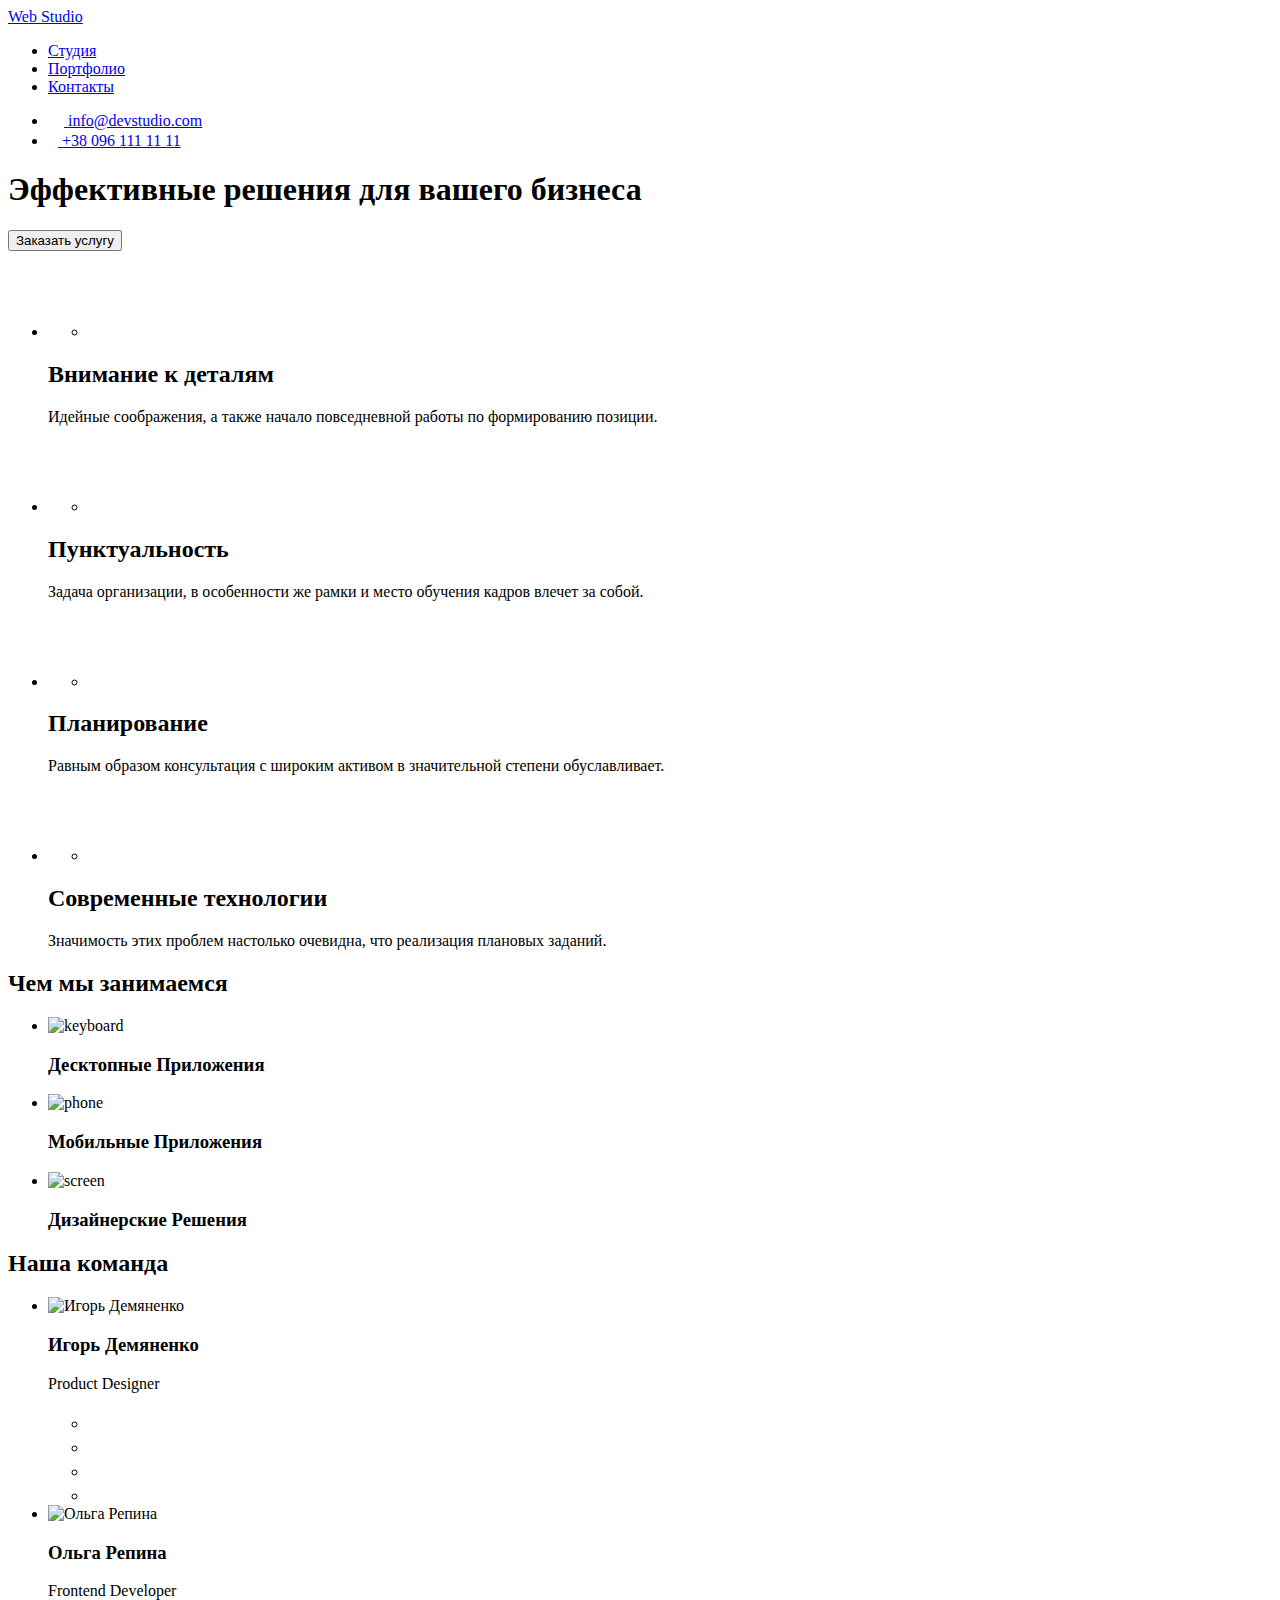
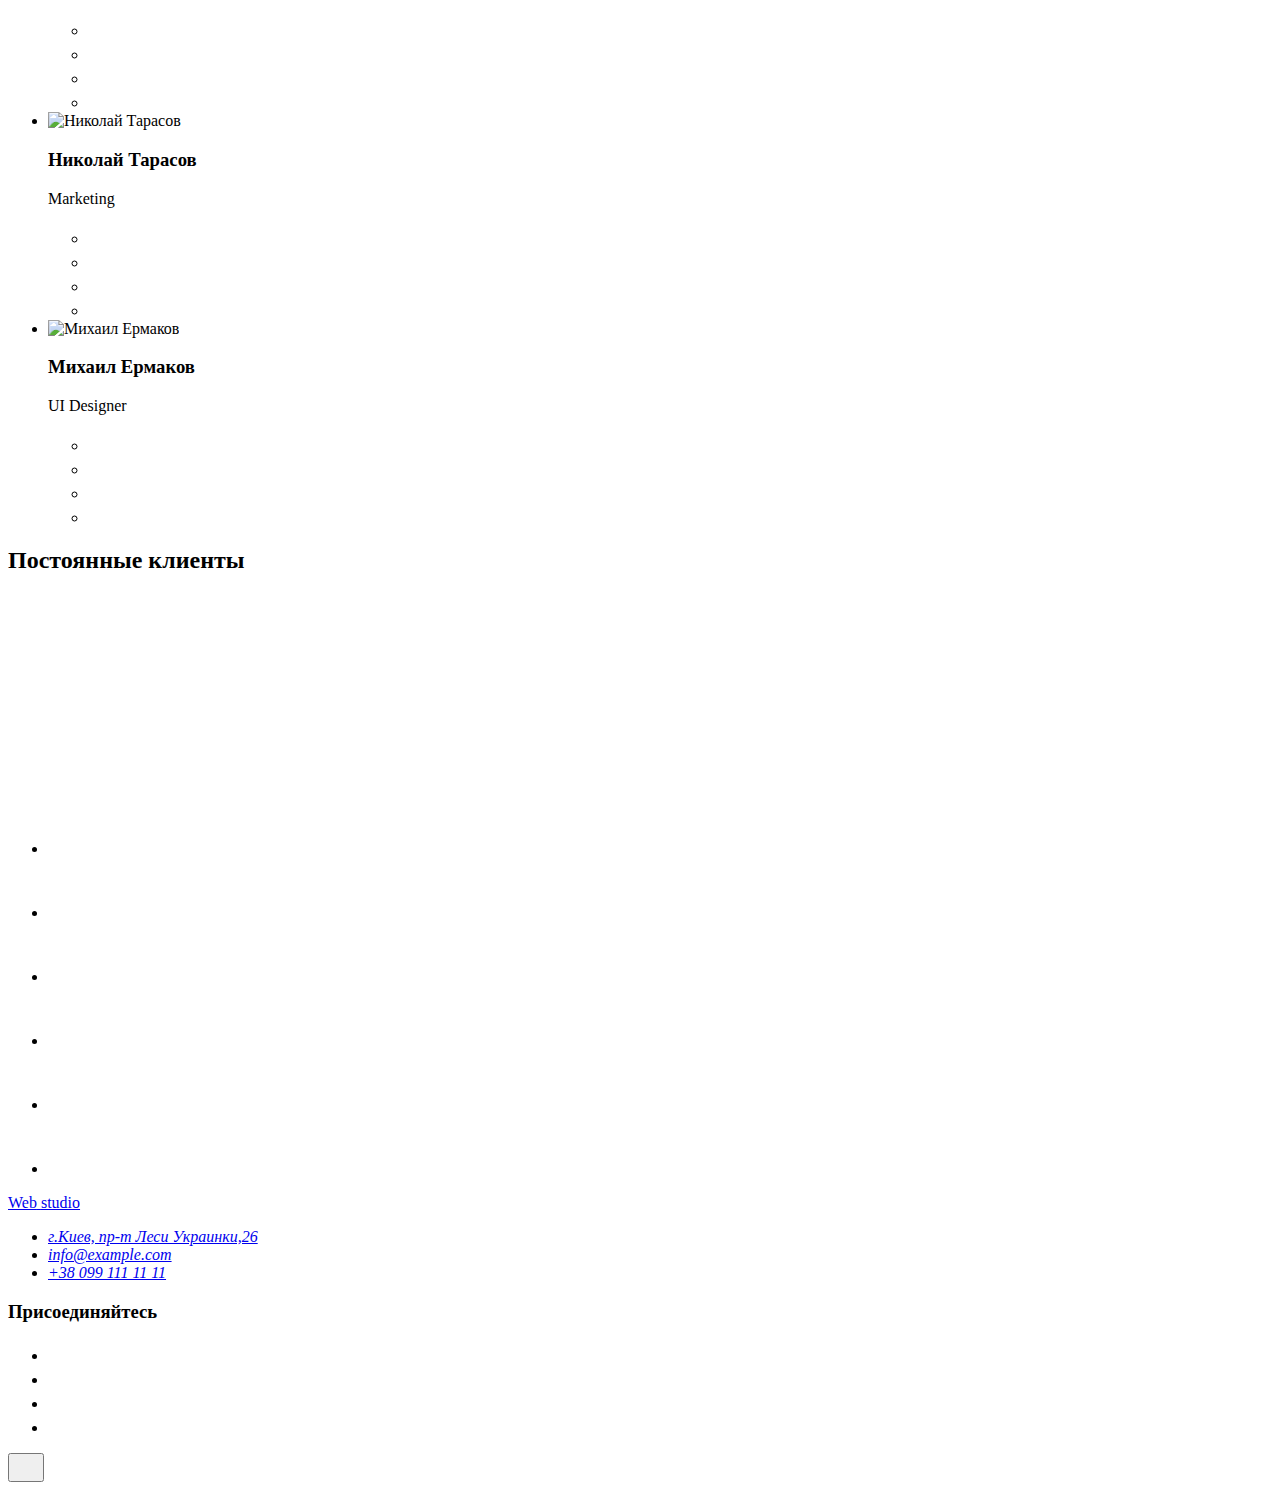
==== index.html @ 73c40ea7 "Add files via upload" ====
<!DOCTYPE html>
<html lang="ru">

<head>
    <meta charset="UTF-8">
    <meta http-equiv="X-UA-Compatible" content="IE=edge">
    <meta name="viewport" content="width=device-width, initial-scale=1.0">
    <title>Web studio</title>
    <link rel="stylesheet" href="https://cdnjs.cloudflare.com/ajax/libs/modern-normalize/1.1.0/modern-normalize.min.css"
        integrity="sha512-wpPYUAdjBVSE4KJnH1VR1HeZfpl1ub8YT/NKx4PuQ5NmX2tKuGu6U/JRp5y+Y8XG2tV+wKQpNHVUX03MfMFn9Q=="
        crossorigin="anonymous" referrerpolicy="no-referrer" />
    <link
        href="https://fonts.googleapis.com/css2?family=Raleway:wght@700&family=Roboto:wght@400;500;700;900&display=swap"
        rel="stylesheet">
    <link rel="stylesheet" href="./css/styles.css">
</head>

<body>
    <!-- Шапка Страницы -->
    <header class="header">
        <div class="header-container container">

            <!-- Навигация сайта -->
            <nav class="nav">
                <a href="/" class="link logo-flex"> <span class="logoweb">Web</span> <span class="logo">Studio</span>
                </a>
                <ul class="header-list ul-li">
                    <li class="contact"> <a href="./index.html" class="header-item link current">Студия</a></li>
                    <li class="contact"> <a href="./portfolio.html" class="header-item link ">Портфолио</a></li>
                    <li class="contact"> <a href="/" class="header-item link ">Контакты</a></li>
                </ul>
            </nav>

            <!-- Контакты -->
            <ul class="header-contacts ul-li">
                <li class="contact-item"><a class="header-contact link" href="mailto:info@devstudio.com " title="info@devstudio.com">
                    <svg class="header-icon" width="16px" height="12px">  
                        <use href="./images/icons.svg#icon-envelope"> </use>                                                                              
                    </svg>
                    info@devstudio.com
                </a>
            </li>
                    <li class="contact-item"><a class="header-contact link" href="tel:+380961111111">
                        <svg class="header-icon" width="10px" height="16px">
                            <use href="./images/icons.svg#icon-smartphone"> </use>
                        </svg>
                        +38 096 111 11 11
                    </a>
                </li>
            </ul>
        </div>
    </header>

    <!-- Основной материал -->
    <main class="main">

        <section class="main-first-section section">
            <h1 class="chief-title">Эффективные решения для вашего бизнеса</h1>
            <button type="button" class="main-button" data-modal-open>Заказать услугу</button>
        </section>
<!-- Main second section -->
        <section class="main-second-section section">

            <div class="container">
                <ul class="main-second-list ul-li">
                    <li class="main-second-item">
                        <ul class="main-card-list ul-li">
                            <li class="main-card-item">
                                <div class="main-card-container">
                                <svg class="main-card-icon" width="70px" height="70px">
                                    <use href="./images/icons.svg#icon-antenna">
                                
                                    </use>                                
                                </svg>
                                </div>

                            </li>
                        </ul>
                        <h2 class="main-second-title">Внимание к деталям</h2>
                        <p class="main-second-text">Идейные соображения, а также начало повседневной работы по
                            формированию позиции.</p>
                    </li>
                    <li class="main-second-item">
                        <ul class="main-card-list ul-li">
                            <li class="main-card-item">
                                <div class="main-card-container"><svg class="main-card-icon" width="70px" height="70px">
                                    <use href="./images/icons.svg#icon-clock">
                                
                                    </use>
                                
                                </svg>
                            </div>

                            </li>
                        </ul>
                        <h2 class="main-second-title">Пунктуальность</h2>
                        <p class="main-second-text">Задача организации, в особенности же рамки и место обучения кадров
                            влечет за собой.</p>
                    </li>
                    <li class="main-second-item">
                        <ul class="main-card-list ul-li">
                            <li class="main-card-item">
                                <div class="main-card-container"><svg class="main-card-icon" width="70px" height="70px">
                                    <use href="./images/icons.svg#icon-diagram">
                                
                                    </use>
                                
                                </svg>
                            </div>

                            </li>
                        </ul>
                        <h2 class="main-second-title">Планирование</h2>
                        <p class="main-second-text">Равным образом консультация с широким активом в значительной степени
                            обуславливает.
                        </p>
                    </li>
                    <li class="main-second-item">
                        <ul class="main-card-list ul-li">
                            <li class="main-card-item">
                                <div class="main-card-container"><svg class="main-card-icon" width="70px" height="70px">
                                    <use href="./images/icons.svg#icon-astronaut">
                                
                                    </use>
                                
                                </svg>
                            </div>

                            </li>
                        </ul>
                        <h2 class="main-second-title">Современные технологии</h2>
                        <p class="main-second-text">Значимость этих проблем настолько очевидна, что реализация плановых
                            заданий.
                        </p>
                    </li>
                </ul>
            </div>

        </section>

                                                                <!-- Секция чем мы занимаемся -->

        <section class="main-third-section section">

            <div class="container">

                <h2 class="main-third-title">Чем мы занимаемся</h2>

                <div class="third-card">
                    <ul class="main-third-list ul-li">
                        <li class="main-third-item">
                            <article>
                                <div>
                                    <img src="./images/keyboard.jpg" alt="keyboard" width="370">
                                </div>
                                <div class="card-label">
                                    <h3 class="card-label-text">
                                        Десктопные Приложения
                                    </h3>
                                </div>
                            </article>                          
                        </li>

                        <li class="main-third-item">
                            <article>
                                <div>
                                    <img src="./images/phone.jpg" alt="phone" width="370">
                                </div>
                                <div class="card-label">
                                    <h3 class="card-label-text">
                                        Мобильные Приложения
                                    </h3>
                                </div>
                            </article>
                        </li>

                        <li class="main-third-item">
                            <article>
                                <div>
                                    <img src="./images/screen.jpg" alt="screen" width="370">
                                </div>
                                <div class="card-label">
                                    <h3 class="card-label-text">
                                        Дизайнерские Решения
                                    </h3>
                                </div>
                            </article>                                
                        </li>
                    </ul>
                </div>
            </div>

        </section>

                                                                        <!-- Секция наша команда -->

        <section class="team-section section">
            <div class="container">

                <h2 class="team">Наша команда</h2>

                <div class="card-list">
                    <ul class="team-list ul-li">
                        <li class="team-item">
                            <article class="card">
                                <div class="">
                                    <img src="./images/product.jpg" alt="Игорь Демяненко" width="270">
                                </div>
                                <div class="card-content">
                                    <h3 class="team-title">Игорь Демяненко</h3>
                                    <p class="team-text" lang="en">Product Designer</p>
                                    <ul class="card-social-list ul-li">
                                        <li class="card-social-item">
                                            <a href="" class="card-social-link">
                                                <svg class="card-social-icon" 
                                                    width="20px" 
                                                    height="20px" > 
                                                    <use href="./images/icons.svg#icon-instagram" >

                                                    </use>
                                                </svg> 

                                            </a>

                                        </li>
                                        <li class="card-social-item">
                                            <a href="" class="card-social-link">
                                                <svg class="card-social-icon" 
                                                    width="20px" 
                                                    height="20px" > 
                                                    <use href="./images/icons.svg#icon-twitter" >

                                                    </use>
                                                </svg> 

                                            </a>

                                        </li>
                                        <li class="card-social-item">
                                            <a href="" class="card-social-link">
                                                <svg class="card-social-icon" 
                                                    width="20px" 
                                                    height="20px" > 
                                                    <use href="./images/icons.svg#icon-facebook" >

                                                    </use>
                                                </svg> 

                                            </a>

                                        </li>
                                        <li class="card-social-item">
                                            <a href="" class="card-social-link">
                                                <svg class="card-social-icon" 
                                                    width="20" 
                                                    height="20px"  > 
                                                    <use href="./images/icons.svg#icon-linkedin" >

                                                    </use>
                                                </svg> 

                                            </a>

                                        </li>

                                    </ul>
                                </div>
                            </article>
                        </li>

                        <li class="team-item">
                            <article class="card">
                                <div>
                                    <img src="./images/developer.jpg" alt="Ольга Репина" width="270">
                                </div>
                                <div class="card-content">
                                    <h3 class="team-title">Ольга Репина</h3>
                                    <p class="team-text" lang="en">Frontend Developer</p>
                                                                        <ul class="card-social-list ul-li">
                                        <li class="card-social-item">
                                            <a href="" class="card-social-link">
                                                <svg class="card-social-icon" 
                                                    width="20px" 
                                                    height="20px" > 
                                                    <use href="./images/icons.svg#icon-instagram" >

                                                    </use>
                                                </svg> 

                                            </a>

                                        </li>
                                        <li class="card-social-item">
                                            <a href="" class="card-social-link">
                                                <svg class="card-social-icon" 
                                                    width="20px" 
                                                    height="20px" > 
                                                    <use href="./images/icons.svg#icon-twitter" >

                                                    </use>
                                                </svg> 

                                            </a>

                                        </li>
                                        <li class="card-social-item">
                                            <a href="" class="card-social-link">
                                                <svg class="card-social-icon" 
                                                    width="20px" 
                                                    height="20px" > 
                                                    <use href="./images/icons.svg#icon-facebook" >

                                                    </use>
                                                </svg> 

                                            </a>

                                        </li>
                                        <li class="card-social-item">
                                            <a href="" class="card-social-link">
                                                <svg class="card-social-icon" 
                                                    width="20" 
                                                    height="20px"  > 
                                                    <use href="./images/icons.svg#icon-linkedin" >

                                                    </use>
                                                </svg> 

                                            </a>

                                        </li>

                                    </ul>
                                </div>
                            </article>
                        </li>

                        <li class="team-item">
                            <article class="card">
                                <div>
                                    <img src="./images/marketing.jpg" alt="Николай Тарасов" width="270">
                                </div>
                                <div class="card-content">
                                    <h3 class="team-title">Николай Тарасов</h3>
                                    <p class="team-text" lang="en">Marketing</p>
                                                                        <ul class="card-social-list ul-li">
                                        <li class="card-social-item">
                                            <a href="" class="card-social-link">
                                                <svg class="card-social-icon" 
                                                    width="20px" 
                                                    height="20px" > 
                                                    <use href="./images/icons.svg#icon-instagram" >

                                                    </use>
                                                </svg> 

                                            </a>

                                        </li>
                                        <li class="card-social-item">
                                            <a href="" class="card-social-link">
                                                <svg class="card-social-icon" 
                                                    width="20px" 
                                                    height="20px" > 
                                                    <use href="./images/icons.svg#icon-twitter" >

                                                    </use>
                                                </svg> 

                                            </a>

                                        </li>
                                        <li class="card-social-item">
                                            <a href="" class="card-social-link">
                                                <svg class="card-social-icon" 
                                                    width="20px" 
                                                    height="20px" > 
                                                    <use href="./images/icons.svg#icon-facebook" >

                                                    </use>
                                                </svg> 

                                            </a>

                                        </li>
                                        <li class="card-social-item">
                                            <a href="" class="card-social-link">
                                                <svg class="card-social-icon" 
                                                    width="20" 
                                                    height="20px"  > 
                                                    <use href="./images/icons.svg#icon-linkedin" >

                                                    </use>
                                                </svg> 

                                            </a>

                                        </li>

                                    </ul>
                                </div>
                            </article>
                        </li>

                        <li class="team-item">
                            <article class="card">
                                <div>
                                    <img src="./images/designer.jpg" alt="Михаил Ермаков" width="270">
                                </div>
                                <div class="card-content">
                                    <h3 class="team-title">Михаил Ермаков</h3>
                                    <p class="team-text" lang="en">UI Designer</p>
                                        <ul class="card-social-list ul-li">
                                        <li class="card-social-item">
                                            <a href="" class="card-social-link">
                                                <svg class="card-social-icon" 
                                                    width="20px" 
                                                    height="20px" > 
                                                    <use href="./images/icons.svg#icon-instagram" >

                                                    </use>
                                                </svg> 

                                            </a>

                                        </li>
                                        <li class="card-social-item">
                                            <a href="" class="card-social-link">
                                                <svg class="card-social-icon" 
                                                    width="20px" 
                                                    height="20px" > 
                                                    <use href="./images/icons.svg#icon-twitter" >

                                                    </use>
                                                </svg> 

                                            </a>

                                        </li>
                                        <li class="card-social-item">
                                            <a href="" class="card-social-link">
                                                <svg class="card-social-icon" 
                                                    width="20px" 
                                                    height="20px" > 
                                                    <use href="./images/icons.svg#icon-facebook" >

                                                    </use>
                                                </svg> 

                                            </a>

                                        </li>
                                        <li class="card-social-item">
                                            <a href="" class="card-social-link">
                                                <svg class="card-social-icon" 
                                                    width="20" 
                                                    height="20px"  > 
                                                    <use href="./images/icons.svg#icon-linkedin" >

                                                    </use>
                                                </svg> 

                                            </a>

                                        </li>

                                    </ul>
                                </div>
                            </article>
                        </li>
                    </ul>
                </div>
            </div>
        </section>

                                                                        <!-- Секиция постоянные клиенты -->

        <section class="section">
            <h2 class="clients-title">Постоянные клиенты</h2>
            <ul class="clients-icon-list ul-li">
                <li class="clients-icon-item">
                    <a href="" class="card-clients-link">
                        <svg class="card-clients-icon" 
                            width="106px" 
                            height="260px" > 
                            <use href="./images/icons.svg#icon-Logo-1" >

                            </use>
                        </svg> 
                    </a>

                </li>
                <li class="clients-icon-item">
                    <a href="" class="card-clients-link">
                        <svg class="card-clients-icon" 
                            width="106px" 
                            height="60px" > 
                            <use href="./images/icons.svg#icon-Logo-2" >

                            </use>
                        </svg> 
                    </a>

                </li>
                <li class="clients-icon-item">
                    <a href="" class="card-clients-link">
                        <svg class="card-clients-icon" 
                            width="106px" 
                            height="60px" > 
                            <use href="./images/icons.svg#icon-Logo-3" >

                            </use>
                        </svg> 
                    </a>

                </li>
                <li class="clients-icon-item">
                    <a href="" class="card-clients-link">
                        <svg class="card-clients-icon" 
                            width="106px" 
                            height="60px" > 
                            <use href="./images/icons.svg#icon-Logo-4" >

                            </use>
                        </svg> 
                    </a>

                </li>
                <li class="clients-icon-item">
                    <a href="" class="card-clients-link">
                        <svg class="card-clients-icon" 
                            width="106px" 
                            height="60px" > 
                            <use href="./images/icons.svg#icon-Logo-5" >

                            </use>
                        </svg> 
                    </a>

                </li>
                <li class="clients-icon-item">
                    <a href="" class="card-clients-link">
                        <svg class="card-clients-icon" 
                            width="106px" 
                            height="60px" > 
                            <use href="./images/icons.svg#icon-Logo-6" >

                            </use>
                        </svg> 
                    </a>

                </li>
            </ul>
        </section>

    </main>
    <!-- footer -->
    <footer class="footer">
        <div class="container footer-main-container">
            <div class="footer-left">
            <a href="/" class="logo-footer link"> <span class="logoweb">Web</span> <span class="footer-logo">studio</span>
            </a>
            
            <address class="address-section">
                <ul class="footer-list ul-li">
                    <li class="footer-item"><a href="/" class="footer-contact adress link"> г.Киев, пр-т Леси
                            Украинки,26 </a></li>
                    <li class="footer-item"><a href="mailto:info@example.com" title="info@example.com"
                            class="footer-contact link">info@example.com</a></li>
                    <li class="footer-item"><a href="tel:+380991111111" class="footer-contact link">+38 099 111 11
                            11</a></li>

                </ul>
            </address>
            </div>

                                                                    <!-- Правая часть футер -->

            <div class="footer-right">
            <h3 class="footer-card-title" >Присоединяйтесь</h3>
            <ul class="footer-card-list ul-li">
                <li class="footer-card-item">
                    <a href="" class="footer-card-link">
                        <svg class="footer-card-icon" width="20px" height="20px">
                            <use href="./images/icons.svg#icon-instagram">
            
                            </use>
                        </svg>
            
                    </a>
            
                </li>
                <li class="footer-card-item">
                    <a href="" class="footer-card-link">
                        <svg class="footer-card-icon" width="20px" height="20px">
                            <use href="./images/icons.svg#icon-twitter">
            
                            </use>
                        </svg>
            
                    </a>
            
                </li>
                <li class="footer-card-item">
                    <a href="" class="footer-card-link">
                        <svg class="footer-card-icon" width="20px" height="20px">
                            <use href="./images/icons.svg#icon-facebook">
            
                            </use>
                        </svg>
            
                    </a>
            
                </li>
                <li class="footer-card-item">
                    <a href="" class="footer-card-link">
                        <svg class="footer-card-icon" width="20" height="20px">
                            <use href="./images/icons.svg#icon-linkedin">
            
                            </use>
                        </svg>
            
                    </a>
            
                </li>
            
            </ul>
            </div>


        </div>

    </footer>

                                                                <!-- Modal -->

<div class="backdrop is-hidden" data-modal>
    <div class="modal-anim">
    <div class="modal">
        <button type="button" class="modal-close" data-modal-close>
            <svg class="modal-close0icon" width="20" height="20px">
                <use href="./images/icons.svg#icon-close-black-18dp-2-1-1">
                </use>
            </svg>
        </button>
    </div>
    </div>


</div>
    
    <script src="./js/modal.js"></script>
</body>

</html>
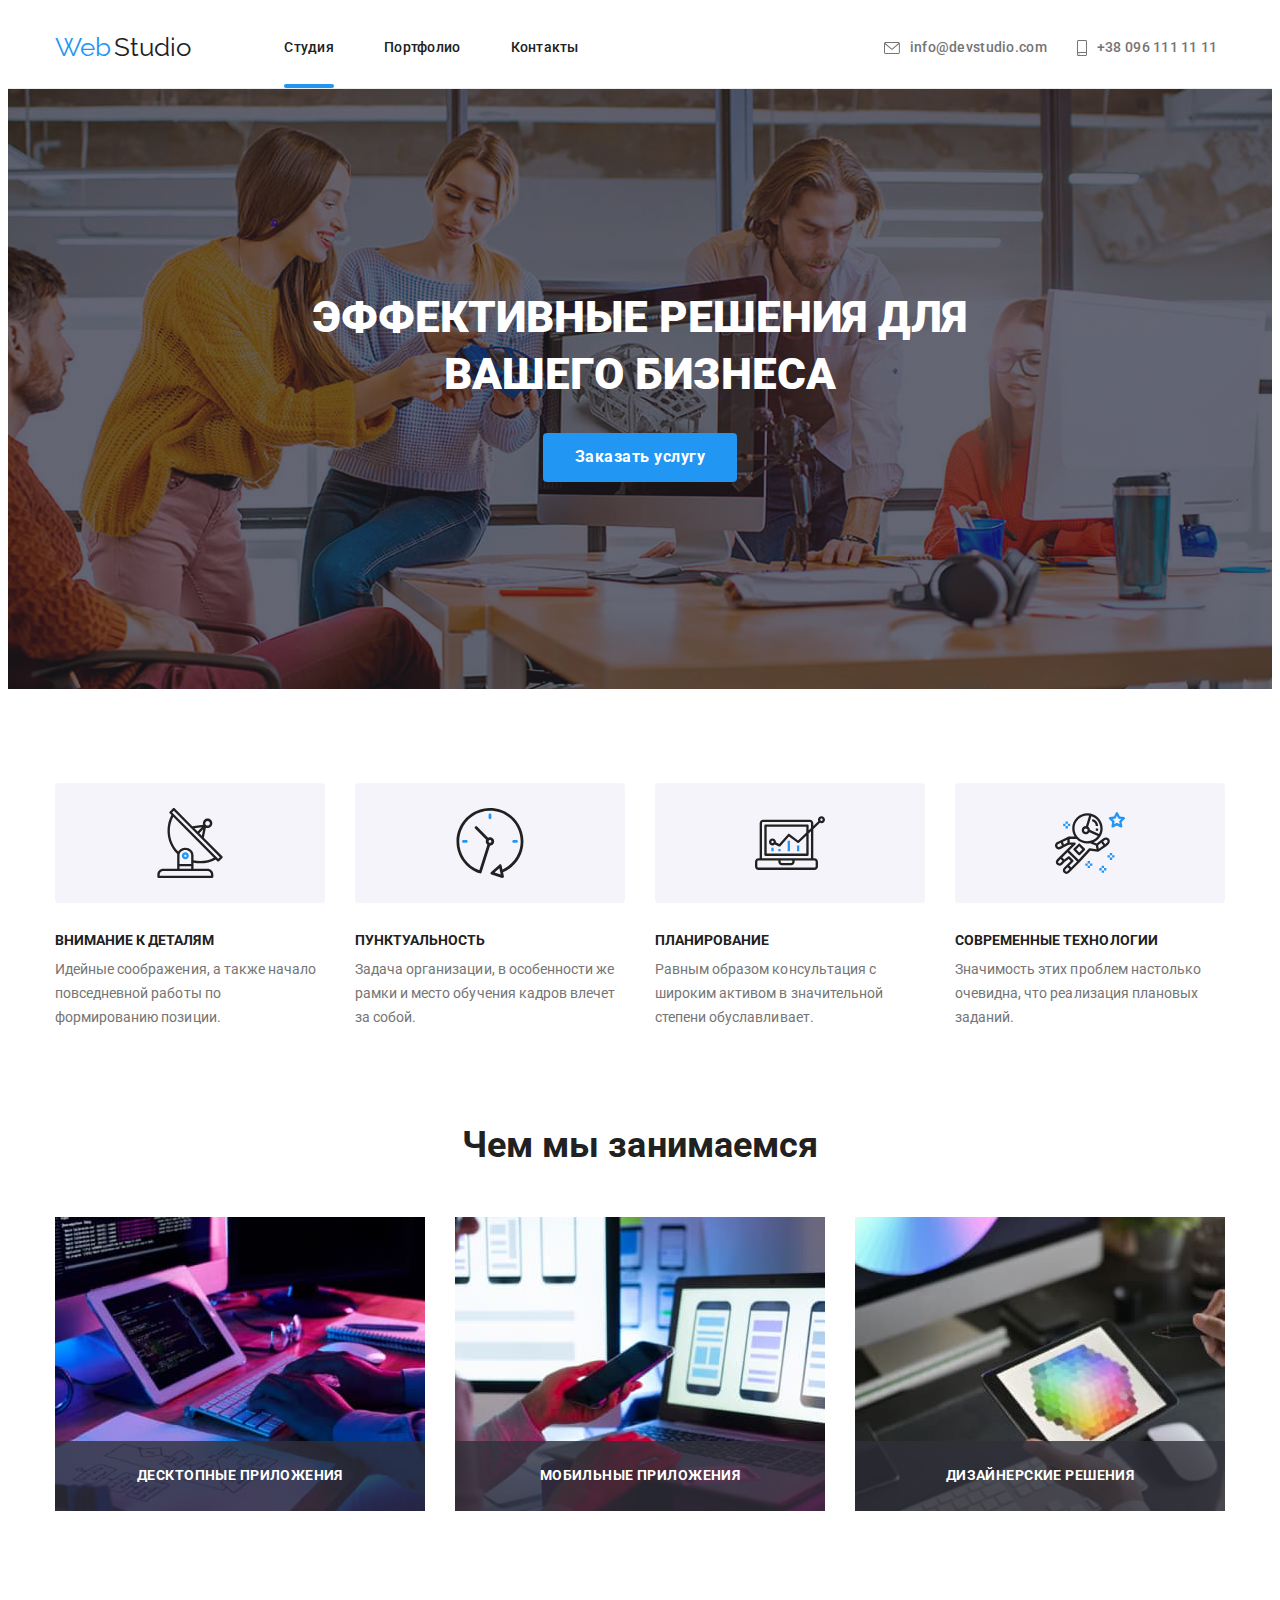
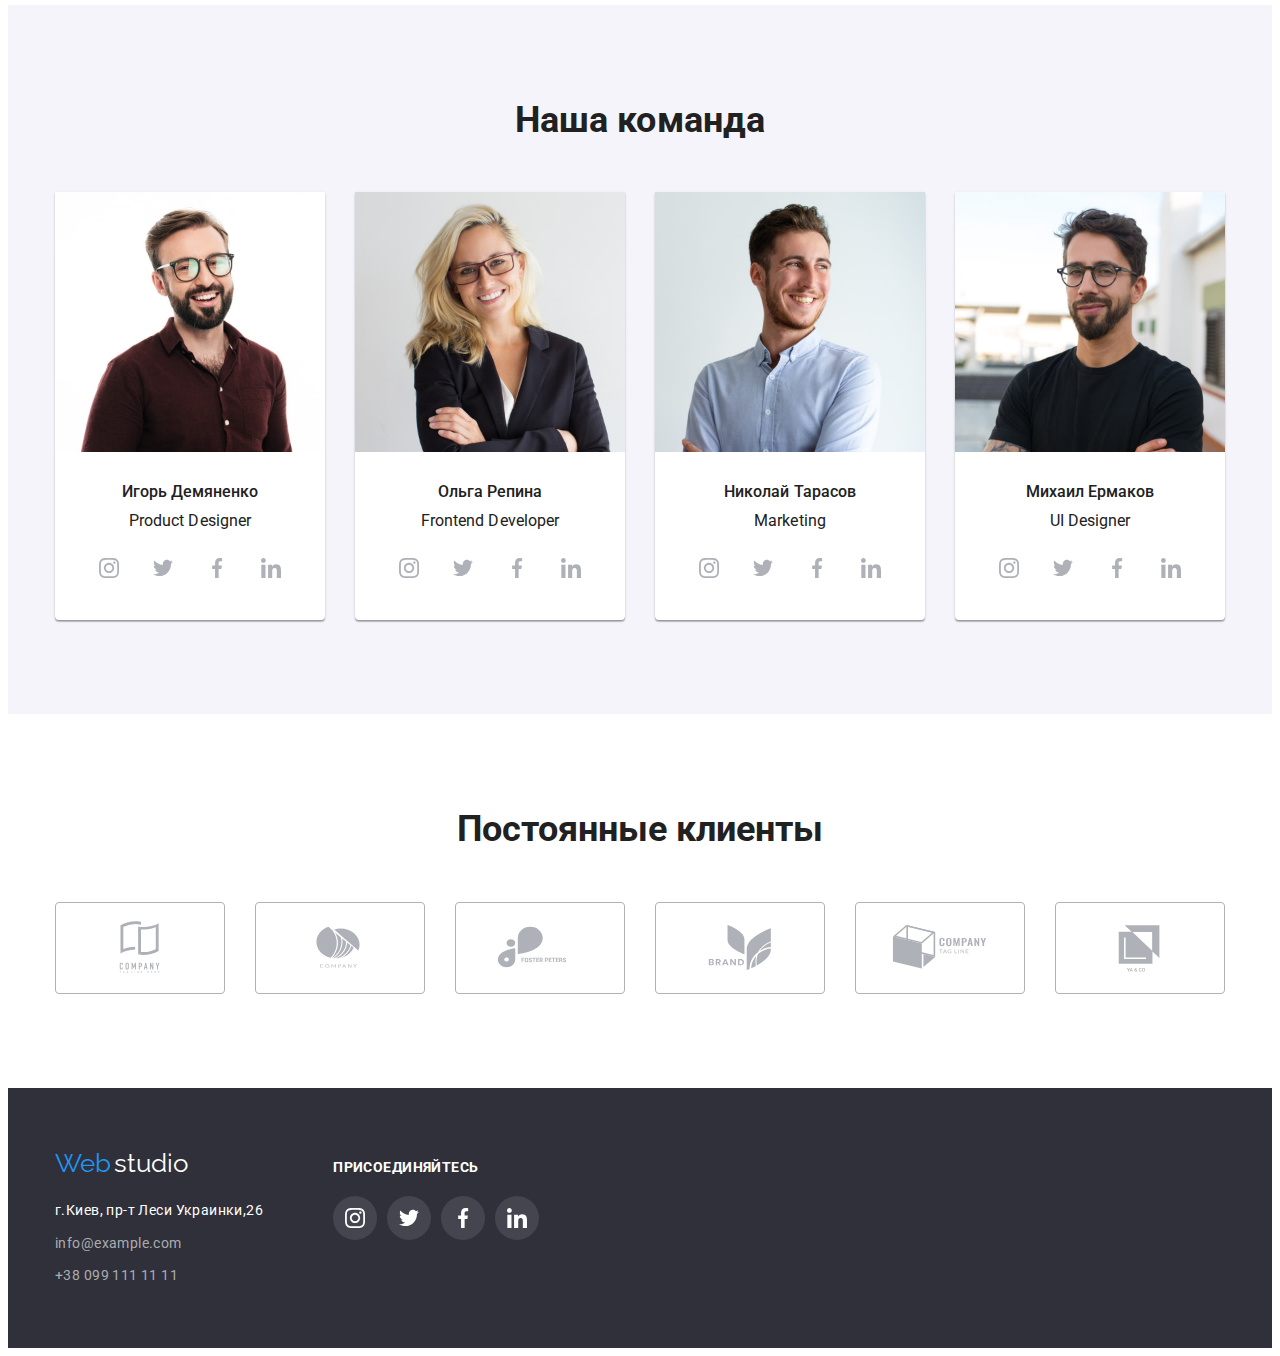
==== commit 533cffd0: "hm6" ====
--- a/index.html
+++ b/index.html
@@ -636,14 +636,63 @@
 
 <div class="backdrop is-hidden" data-modal>
     <div class="modal-anim">
-    <div class="modal">
-        <button type="button" class="modal-close" data-modal-close>
-            <svg class="modal-close0icon" width="20" height="20px">
-                <use href="./images/icons.svg#icon-close-black-18dp-2-1-1">
-                </use>
-            </svg>
-        </button>
-    </div>
+        <div class="modal">
+            <button type="button" class="modal-close" data-modal-close>
+                <svg class="modal-close-icon" width="20" height="20px">
+                    <use href="./images/icons.svg#icon-close-black-18dp-2-1-1">
+                    </use>
+                </svg>
+            </button>
+            <p class="modal-title">
+                Оставьте свои данные, мы вам перезвоним
+            </p>
+            <form action="#">
+                
+                <div class="input-wrap">       
+                <label class="input-text">Имя
+                    <input type="text" 
+                            class="form-input"
+                            name="user-name" 
+                            placeholder="" 
+                            required
+                            minlength="2"
+                            title="Вася Пупкин">
+                </label>
+                </div>
+                <div class="input-wrap">    
+                <label class="input-text">Телефон
+                    <input type="tel" 
+                            class="form-input"
+                            name="user-tel" 
+                            placeholder="" 
+                            required
+                            title="+380991111111">
+                </label>
+                </div>
+                <div class="input-wrap">
+                <label class="input-text">Почта
+                    <input type="email" 
+                            class="form-input"
+                            name="user-email" 
+                            placeholder="" 
+                            required
+                            title="qwerty@gmail.com">
+                </label>
+                </div>
+                <div class="input-wrap ">
+                <label class="input-text" for="user ">Комментарий</label>
+        
+                <textarea name="user-comments" 
+                id="user" 
+                class="form-input-comments" 
+                placeholder="Введите текст" 
+                ></textarea>
+
+                </div>
+                <button type="submit" class="modal-submit"> Отправить </button>
+                
+            </form>
+        </div>
     </div>
 
 
--- a/css/styles.css
+++ b/css/styles.css
@@ -0,0 +1,832 @@
+:root {
+  --primary-text-color: #e5e5e5;
+  --title-text-color: #212121;
+  --accent-color: #2196f3;
+  --blue-main-button-hover: #188ce8;
+  --primary-white-color: #757575;
+  --button-background: #f5f4fa;
+  --white-color: #ffffff;
+  --black-box-color: #2f303a;
+  --style-for-footer-contacts: #acacb0;
+  --background-for-header: #ececec;
+  --size-margin-one: 30px;
+  --border-card-portfolio: #eeeeee;
+  --transition: 2250ms, cubic-bezier(0.4, 0, 0.2, 1);
+}
+
+@keyframes rotateY {
+  0% {
+    transform: perspective(400px) rotateY(60deg);
+  }
+
+  100% {
+    transform: perspective(400px) rotateY(-60deg);
+  }
+}
+
+body {
+  color: var(--title-text-color);
+  background-color: var(--white-color);
+  font-family: Roboto, sans-serif;
+  font-size: 14px;
+  letter-spacing: 0.03px;
+}
+p,
+h1,
+h2,
+h3,
+h4,
+h5,
+h6 {
+  margin: 0;
+}
+ul,
+ol {
+  margin: 0;
+  padding: 0;
+}
+img {
+  display: block;
+  max-width: 100%;
+  height: auto;
+}
+*,
+*::before,
+*::after {
+  box-sizing: border-box;
+}
+.link {
+  text-decoration: none;
+}
+.ul-li {
+  list-style: none;
+}
+
+/* Общие стили и стили портфолио */
+.section {
+  padding-top: 94px;
+  padding-bottom: 94px;
+}
+
+/* ----------------------------------------------------------Шапка страницы----------- */
+.header {
+  border-bottom-color: var(--background-for-header);
+  border-bottom-width: 1px;
+  border-bottom-style: solid;
+}
+.header-container {
+  display: flex;
+  align-items: center;
+}
+.container {
+  width: 1200px;
+  padding-left: 15px;
+  padding-right: 15px;
+  margin: 0 auto;
+}
+.nav {
+  display: flex;
+  align-items: center;
+  margin-right: 305px;
+}
+/* ------------------------Логотип header----------  */
+.logoweb {
+  color: var(--accent-color);
+  font-family: Raleway;
+  font-size: 26px;
+  line-height: 1.19;
+}
+.logo {
+  color: var(--title-text-color);
+  font-family: Raleway;
+  font-size: 26px;
+  line-height: 1.19;
+}
+.logo-flex {
+  padding: 24px 0 25px 0;
+  margin-right: 93px;
+  display: block;
+  animation: rotateY 3000ms infinite alternate backwards ease-in-out 1000ms;
+}
+.header-list {
+  display: flex;
+  align-items: center;
+}
+.contact {
+  margin-right: 50px;
+}
+.contact:last-child {
+  margin-right: 0;
+}
+.contact-item {
+  margin-right: 30px;
+}
+.contact-item:last-child {
+  margin-right: 0;
+}
+
+.header-contacts {
+  display: flex;
+  align-items: center;
+}
+
+.header-contact {
+  font-style: normal;
+  font-weight: 500;
+  line-height: 1.7;
+  letter-spacing: 0.02em;
+  color: var(--primary-white-color);
+
+  display: flex;
+  align-items: center;
+  transition: color 250ms cubic-bezier(0.4, 0, 0.2, 1);
+}
+.header-contact:hover,
+.header-contact:focus {
+  color: var(--accent-color);
+}
+.header-item {
+  font-style: normal;
+  font-weight: 500;
+  line-height: 1.14;
+  letter-spacing: 0.02em;
+  color: var(--title-text-color);
+
+  position: relative;
+  transition: color 250ms cubic-bezier(0.4, 0, 0.2, 1);
+}
+
+.current::after {
+  content: '';
+  width: 100%;
+  height: 4px;
+  border-radius: 2px;
+
+  position: absolute;
+  left: 0;
+  bottom: -33px;
+  background-color: var(--accent-color);
+}
+
+.header-item:hover,
+.header-item:focus {
+  color: var(--accent-color);
+}
+
+/* -----------------------------------hedaer icon---------- */
+
+.header-icon {
+  margin-right: 10px;
+  fill: currentColor;
+}
+
+/* ---------------------------------------------------Основной контент-- Первая секция----------- */
+.main-first-section {
+  background-color: var(--black-box-color);
+  max-width: 1600px;
+  height: 600px;
+  margin: 0 auto;
+
+  background-image: linear-gradient(rgba(47, 48, 58, 0.4), rgba(47, 48, 58, 0.4)),
+    url(../images/hero.png);
+  background-repeat: no-repeat;
+  background-position: center;
+
+  flex-grow: 1;
+  align-items: center;
+  text-align: center;
+
+  padding-top: 200px;
+  padding-bottom: 200px;
+}
+/* ---------------Заголовок------------- */
+.chief-title {
+  font-weight: 900;
+  font-size: 44px;
+  line-height: 1.3;
+  text-align: center;
+  vertical-align: top;
+  color: var(--white-color);
+  text-transform: uppercase;
+
+  width: 696px;
+  margin: 0 auto;
+  margin-bottom: 30px;
+}
+/* ---------------Кнопка под заголовком-------------- */
+.main-button {
+  font-family: Roboto;
+  font-weight: 700;
+  font-size: 16px;
+  line-height: 1.8;
+  letter-spacing: 0.03em;
+  background-color: var(--accent-color);
+  color: var(--white-color);
+  cursor: pointer;
+  font-family: inherit;
+  text-align: center;
+
+  border-radius: 4px;
+  overflow: hidden;
+  border: 0;
+
+  padding: 10px 32px;
+}
+
+/* -------------------------- Main -------portfolio----*/
+
+.portfolio-main {
+  padding-top: 94px;
+  padding-bottom: 94px;
+}
+
+.button-list {
+  display: flex;
+
+  margin-bottom: 50px;
+  justify-content: center;
+}
+/* .button-item {
+  margin-right: 8px;
+
+  border-radius: 4px;
+  overflow: hidden;
+  border: 0;
+  transition: color 250ms cubic-bezier(0.4, 0, 0.2, 1);
+} */
+
+/* ----------------------------Кнопки портфолио------------- */
+
+.button-item {
+  font-family: Roboto;
+  font-style: 500;
+  font-size: 16px;
+  line-height: 1.8;
+  letter-spacing: 0.03em;
+  background-color: var(--button-background);
+  cursor: pointer;
+  font-family: inherit;
+  margin-right: 8px;
+  padding: 6px 22px;
+
+  border-radius: 4px;
+  overflow: hidden;
+  border: 0;
+  transition: color 250ms cubic-bezier(0.4, 0, 0.2, 1),
+    background-color 250ms cubic-bezier(0.4, 0, 0.2, 1),
+    box-shadow 250ms cubic-bezier(0.4, 0, 0.2, 1);
+}
+.button-item:hover,
+.button-item:focus {
+  background-color: var(--accent-color);
+  color: var(--white-color);
+  cursor: pointer;
+  font-family: inherit;
+
+  box-shadow: 0px 2px rgba(0, 0, 0, 0.12), 0px 1px rgba(0, 0, 0, 0.08), 0px 3px rgba(0, 0, 0, 0.1);
+}
+.button-item:active {
+  color: var(--accent-color);
+}
+
+.main-list {
+  display: flex;
+  justify-content: center;
+  flex-wrap: wrap;
+  margin-top: calc(-1 * var(--size-margin-one));
+  margin-left: calc(-1 * var(--size-margin-one));
+}
+.main-item {
+  flex-basis: calc(100% / 3 - var(--size-margin-one));
+  margin-left: var(--size-margin-one);
+  margin-top: var(--size-margin-one);
+}
+.card-text {
+  padding: 20px 24px;
+
+  border-right-width: 1px;
+  border-right-style: solid;
+  border-right-color: var(--border-card-portfolio);
+
+  border-left-width: 1px;
+  border-left-style: solid;
+  border-left-color: var(--border-card-portfolio);
+
+  border-bottom-color: var(--border-card-portfolio);
+  border-bottom-width: 1px;
+  border-bottom-style: solid;
+}
+.card-portfolio {
+  transition: box-shadow 250ms cubic-bezier(0.4, 0, 0.2, 1);
+}
+
+.card-portfolio:hover,
+.card-portfolio:focus {
+  box-shadow: 0px 1px 1px rgba(0, 0, 0, 0.12), 0px 4px 4px rgba(0, 0, 0, 0.06),
+    1px 4px 6px rgba(0, 0, 0, 0.16);
+}
+/* -------------Text on IMG--------------- */
+.text-img-wrap {
+  position: relative;
+  overflow: hidden;
+}
+.text-img {
+  font-size: 18px;
+  line-height: 1.5;
+  color: var(--white-color);
+  background-color: rgba(33, 150, 243, 0.9);
+
+  padding: 63px 24px;
+
+  position: absolute;
+  top: 0;
+  left: 0;
+  height: 100%;
+  transform: translateY(100%);
+  transition: transform 250ms cubic-bezier(0.4, 0, 0.2, 1);
+}
+.main-item:hover .text-img {
+  transform: translateY(0);
+}
+
+.main-second-section {
+  margin: 0 auto;
+  align-items: center;
+  margin-bottom: -94px;
+}
+
+.main-second-list {
+  display: flex;
+}
+.main-second-item {
+  margin-right: 30px;
+}
+
+.main-second-item:last-child {
+  margin-right: 0;
+}
+/* Заголовки секции */
+.main-second-title {
+  font-weight: 700;
+  line-height: 1.1;
+  font-size: 14px;
+  text-transform: uppercase;
+}
+/* Текст секции */
+.main-second-text {
+  line-height: 1.7;
+  color: var(--primary-white-color);
+
+  margin-top: 10px;
+}
+
+/* Заголовок секции */
+.main-third-title {
+  font-weight: 700;
+  font-size: 36px;
+  line-height: 1.2;
+  text-align: center;
+
+  padding-bottom: 50px;
+}
+.main-third-list {
+  align-content: center;
+  display: flex;
+  margin-right: -30px;
+  justify-content: center;
+  margin-right: -30px;
+}
+.main-third-item {
+  width: calc(100% / 3 - 30);
+  margin-right: 30px;
+
+  position: relative;
+}
+.card-label-text {
+  color: #ffffff;
+  font-weight: 700;
+  line-height: 1.14;
+  letter-spacing: 0.03em;
+  font-size: 14px;
+  text-transform: uppercase;
+}
+.card-label {
+  position: absolute;
+  bottom: 0px;
+
+  width: 370px;
+  height: 70px;
+  background-color: rgba(47, 48, 58, 0.8);
+  text-align: center;
+
+  padding-top: 27px;
+}
+/* ----------------------------------------------------------Секция наша команда --------------*/
+.team-section {
+  background-color: var(--button-background);
+  padding-bottom: 94px;
+}
+
+.team-list {
+  display: flex;
+  padding-right: auto;
+  padding-left: auto;
+  margin-top: calc(-1 * var(--size-margin-one));
+  margin-left: calc(-1 * var(--size-margin-one));
+}
+.team-list > .team-item {
+  flex-basis: calc(100% / 4 - var(--size-margin-one));
+  margin-left: var(--size-margin-one);
+  margin-top: var(--size-margin-one);
+}
+
+.team {
+  font-weight: 700;
+  font-size: 36px;
+  line-height: 1.2;
+
+  text-align: center;
+  justify-content: center;
+  margin-bottom: 50px;
+}
+
+.team-title {
+  font-weight: 500;
+  font-size: 16px;
+  line-height: 1.2;
+
+  text-align: center;
+}
+/* Текст секции */
+.team-text {
+  font-size: 16px;
+  line-height: 1.2;
+
+  text-align: center;
+  margin-top: 10px;
+}
+
+.card {
+  background-color: white;
+
+  box-shadow: 0px 1px 3px rgba(0, 0, 0, 0.12), 0px 1px 1px rgba(0, 0, 0, 0.14),
+    0px 2px 1px rgba(0, 0, 0, 0.2);
+
+  border-radius: 0px 0px 4px 4px;
+}
+
+.card-content {
+  padding-top: 30px;
+  padding-bottom: 30px;
+}
+.card-social-list {
+  display: flex;
+  justify-content: center;
+  margin-top: 16px;
+}
+
+.card-social-item + .card-social-item {
+  margin-left: 10px;
+}
+.card-social-icon {
+  fill: currentColor;
+}
+.card-social-link {
+  width: 44px;
+  height: 44px;
+  background-color: var(--white-color);
+  display: flex;
+  justify-content: center;
+  align-items: center;
+  border-radius: 50%;
+
+  color: #afb1b8;
+  transition: color 250ms cubic-bezier(0.4, 0, 0.2, 1),
+    background-color 250ms cubic-bezier(0.4, 0, 0.2, 1);
+}
+.card-social-link:hover,
+.card-social-link:focus {
+  background-color: var(--accent-color);
+  color: var(--white-color);
+}
+
+/* Main contant */
+.main {
+  background-color: var(--white-color);
+}
+/* Скрытый заголовок */
+.visually-hidden {
+  position: absolute;
+  width: 1px;
+  height: 1px;
+  margin: -1px;
+  padding: 0;
+  overflow: hidden;
+  border: 0;
+  clip: rect(0 0 0 0);
+}
+
+/* -------------------------------Секция постоянные клиенты------------------- */
+
+.clients-title {
+  font-weight: 700;
+  font-size: 36px;
+  line-height: 1.2;
+
+  text-align: center;
+  justify-content: center;
+  margin-bottom: 50px;
+}
+.clients-icon-list {
+  display: flex;
+  justify-content: center;
+  align-items: center;
+}
+.clients-icon-item + .clients-icon-item {
+  margin-left: 30px;
+}
+.card-clients-icon {
+  fill: currentColor;
+}
+.card-clients-link {
+  width: 170px;
+  height: 92px;
+  display: flex;
+  justify-content: center;
+  align-items: center;
+
+  border-radius: 4px;
+  border-width: 1px;
+  border-style: solid;
+  border-color: #afb1b8;
+
+  color: #afb1b8;
+  transition: color 250ms cubic-bezier(0.4, 0, 0.2, 1),
+    background-color 250ms cubic-bezier(0.4, 0, 0.2, 1),
+    border-color 250ms cubic-bezier(0.4, 0, 0.2, 1);
+}
+.card-clients-link:hover,
+.card-clients-link:focus {
+  background-color: var(--white-color);
+  color: var(--accent-color);
+  border-color: var(--accent-color);
+}
+
+/* -------------------------------------Шрифты основного контента портфолио------------------------ */
+.title {
+  font-weight: 700;
+  font-size: 18px;
+  line-height: 2;
+  color: var(--title-text-color);
+
+  margin-bottom: 4px;
+}
+/* Текст портфолио */
+.text {
+  font-size: 16px;
+  line-height: 1.8;
+  color: var(--title-text-color);
+}
+/* Footer */
+.footer {
+  background-color: var(--black-box-color);
+  padding-top: 60px;
+  padding-bottom: 60px;
+}
+/* ----------------------------------------Вторая часть логотипа футера------------------------ */
+.footer-logo {
+  color: var(--white-color);
+  font-family: Raleway;
+  font-size: 26px;
+  line-height: 1.2;
+}
+.logo-footer {
+  display: block;
+  margin-bottom: 20px;
+}
+.footer-item {
+  margin-bottom: 9px;
+}
+.footer-item:last-child {
+  margin-bottom: 0;
+}
+
+/* -----------------------------Контактные данные футер-------------------------*/
+.footer-contact {
+  font-style: normal;
+  line-height: 1.7;
+  letter-spacing: 0.03em;
+  color: var(--style-for-footer-contacts);
+  margin-bottom: 9px;
+  transition: color 250ms cubic-bezier(0.4, 0, 0.2, 1);
+}
+.footer-contact:hover,
+.footer-contact:focus {
+  color: var(--accent-color);
+}
+.adress {
+  color: var(--white-color);
+}
+.footer-left {
+  margin-right: 70px;
+}
+/* -----------------------------footer правая часть---------------------------------- */
+.footer-main-container {
+  display: flex;
+  align-items: baseline;
+}
+.footer-right {
+  display: block;
+  align-items: baseline;
+}
+.footer-card-title {
+  color: #ffffff;
+  font-weight: 700;
+  line-height: 1.14;
+  letter-spacing: 0.03em;
+  font-size: 14px;
+  text-transform: uppercase;
+
+  color: #ffffff;
+
+  margin-bottom: 20px;
+}
+
+.footer-card-list {
+  display: flex;
+  justify-content: left;
+  align-items: center;
+}
+.footer-card-item {
+  width: 44px;
+  height: 44px;
+}
+.footer-card-item + .footer-card-item {
+  margin-left: 10px;
+}
+.footer-card-icon {
+  fill: currentColor;
+}
+.footer-card-link {
+  width: 44px;
+  height: 44px;
+  background-color: #44454e;
+  display: flex;
+  justify-content: center;
+  align-items: center;
+  border-radius: 50%;
+
+  color: #ffffff;
+  transition: background-color 250ms cubic-bezier(0.4, 0, 0.2, 1);
+}
+.footer-card-link:hover,
+.footer-card-link:focus {
+  background-color: var(--accent-color);
+}
+
+/* -----------------------------Main-secomd-section--------- */
+.main-card-container {
+  display: flex;
+  justify-content: center;
+  align-items: center;
+
+  padding-top: 25px;
+}
+
+.main-card-item {
+  width: 270px;
+  height: 120px;
+  border-radius: 4px;
+  background-color: #f5f4fa;
+
+  margin-bottom: 30px;
+}
+.main-card-list {
+}
+.main-card-item + .main-card-item {
+  margin-left: 30px;
+}
+/* ---------------------------------------------Modal--------------------------------- */
+.backdrop {
+  width: 100vw;
+  height: 100vh;
+  position: fixed;
+  top: 0;
+
+  background-color: rgba(0, 0, 0, 0.1);
+
+  transition: opacity 250ms cubic-bezier(0.4, 0, 0.2, 1),
+    visibility 250ms cubic-bezier(0.4, 0, 0.2, 1);
+}
+.backdrop.is-hidden .modal {
+  transform: scale(0.3);
+}
+.modal {
+  width: 528px;
+  min-height: 581px;
+  border-radius: 4px;
+  background-color: var(--white-color);
+  position: absolute;
+  top: 50%;
+  left: 50%;
+  transform: translate(-50%, -50%) scale(1);
+  transition: transform 250ms cubic-bezier(0.4, 0, 0.2, 1);
+  padding: 24px 40px 56px 40px;
+}
+
+.modal-close {
+  width: 30px;
+  height: 30px;
+  border-radius: 50%;
+  border: 1px solid rgba(0, 0, 0, 0.1);
+  background-color: var(--white-color);
+
+  position: absolute;
+  top: 8px;
+  right: 8px;
+
+  display: flex;
+  align-items: center;
+  justify-content: center;
+}
+
+.modal-close:hover {
+  fill: var(--accent-color);
+  cursor: pointer;
+}
+
+.is-hidden {
+  opacity: 0;
+  pointer-events: none;
+  visibility: hidden;
+}
+
+.modal-title {
+  font-size: 20px;
+  font-weight: 700;
+  line-height: 1.17;
+  text-align: center;
+  margin-bottom: 12px;
+}
+
+.input-wrap + .input-wrap {
+  margin-top: 10px;
+}
+
+.input-wrap > .input-text:hover {
+  color: #188ce8;
+  cursor: pointer;
+}
+
+.form-input {
+  width: 100%;
+  height: 40px;
+
+  border: 1px solid rgba(33, 33, 33, 0.2);
+  border-radius: 4px;
+
+  margin-top: 4px;
+}
+.form-input:hover {
+  border: 1px solid var(--accent-color);
+  cursor: pointer;
+}
+
+.form-input-comments {
+  width: 100%;
+  height: 120px;
+  border: 1px solid rgba(33, 33, 33, 0.2);
+  border-radius: 4px;
+  padding: 12px 16px;
+  margin-top: 4px;
+  resize: none;
+}
+.form-input-comments:hover {
+  border: 1px solid var(--accent-color);
+  cursor: pointer;
+}
+.form-input-comments::placeholder {
+  color: rgba(117, 117, 117, 0.5);
+}
+.input-text {
+  font-size: 12px;
+  line-height: 1.17;
+  color: var(--primary-white-color);
+  display: block;
+  margin-bottom: 4px;
+}
+.modal-submit {
+  font-size: 16px;
+  font-weight: 700;
+  line-height: 1.8;
+
+  cursor: pointer;
+  width: 200px;
+  height: 50px;
+  padding: 10px 55px 10px 56px;
+  background-color: var(--blue-main-button-hover);
+  color: var(--white-color);
+
+  border: 1px solid rgba(0, 0, 0, 0.15);
+  border-radius: 4px;
+}
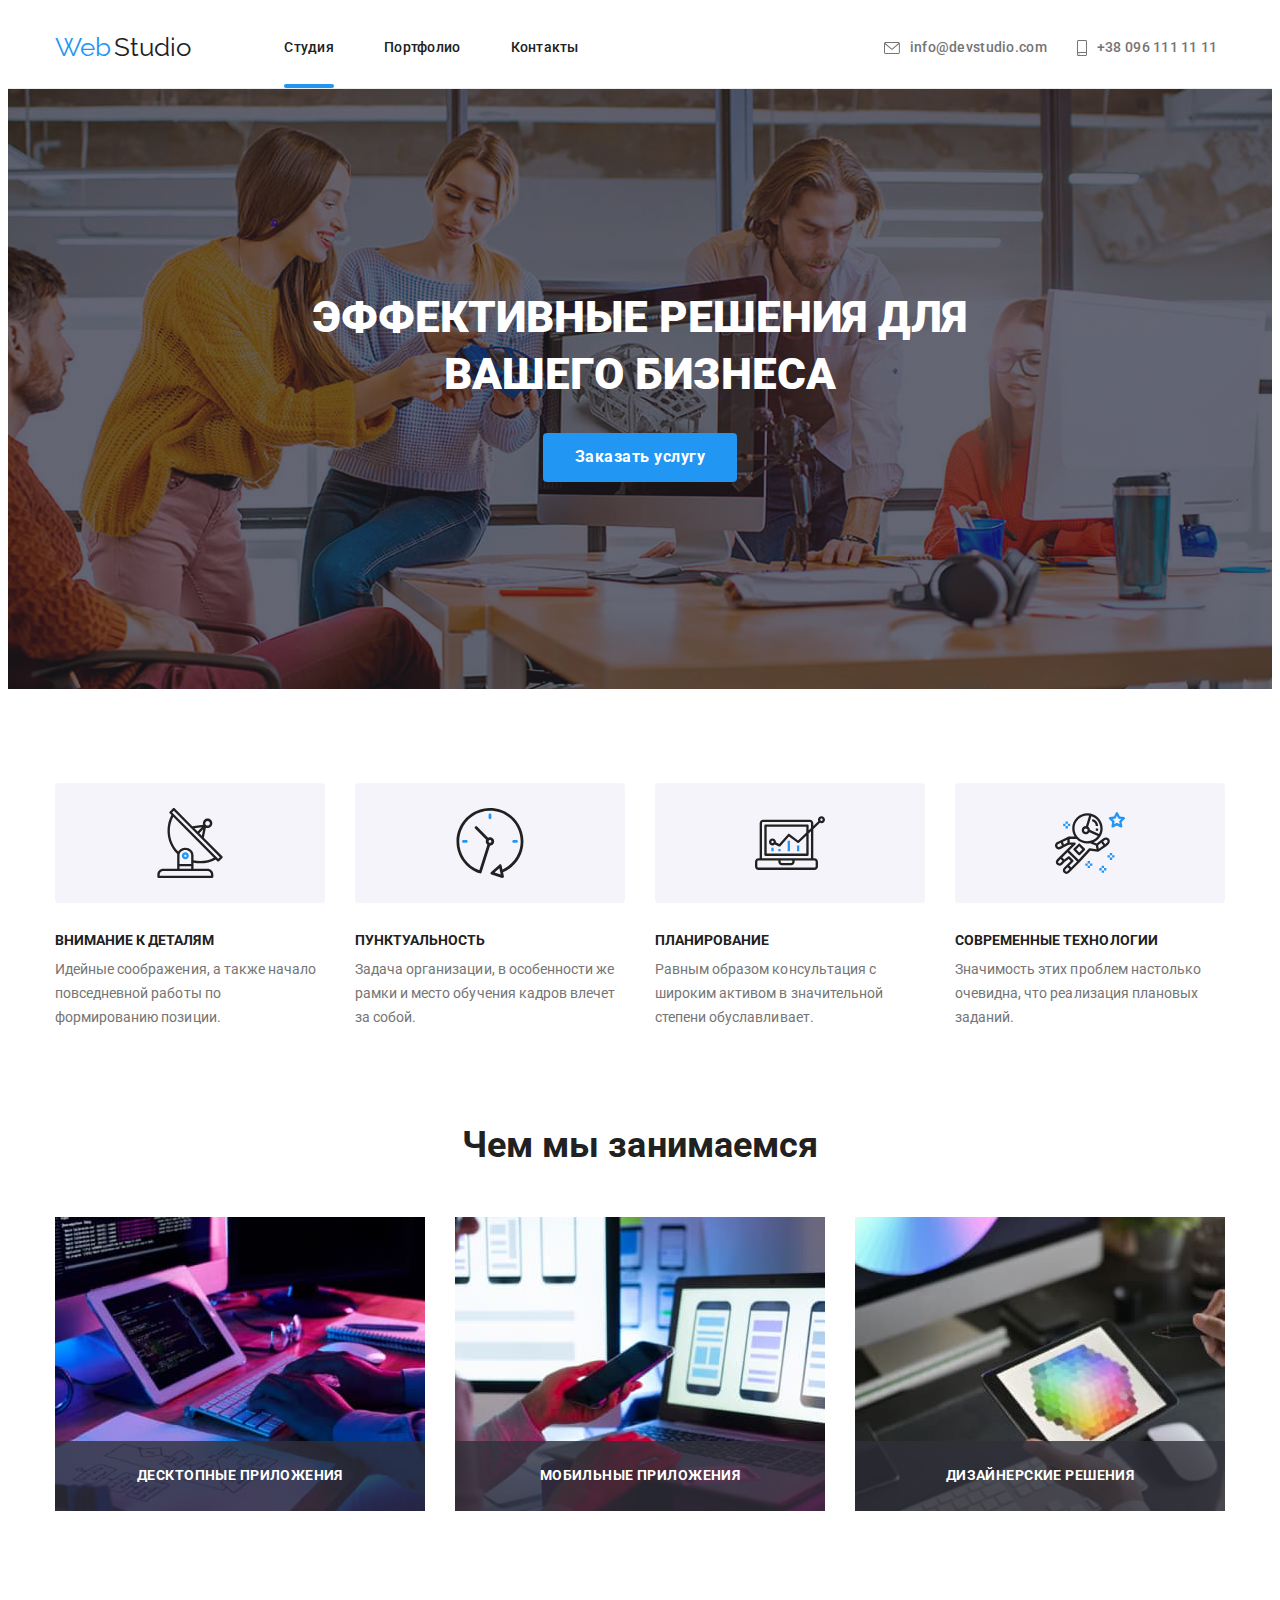
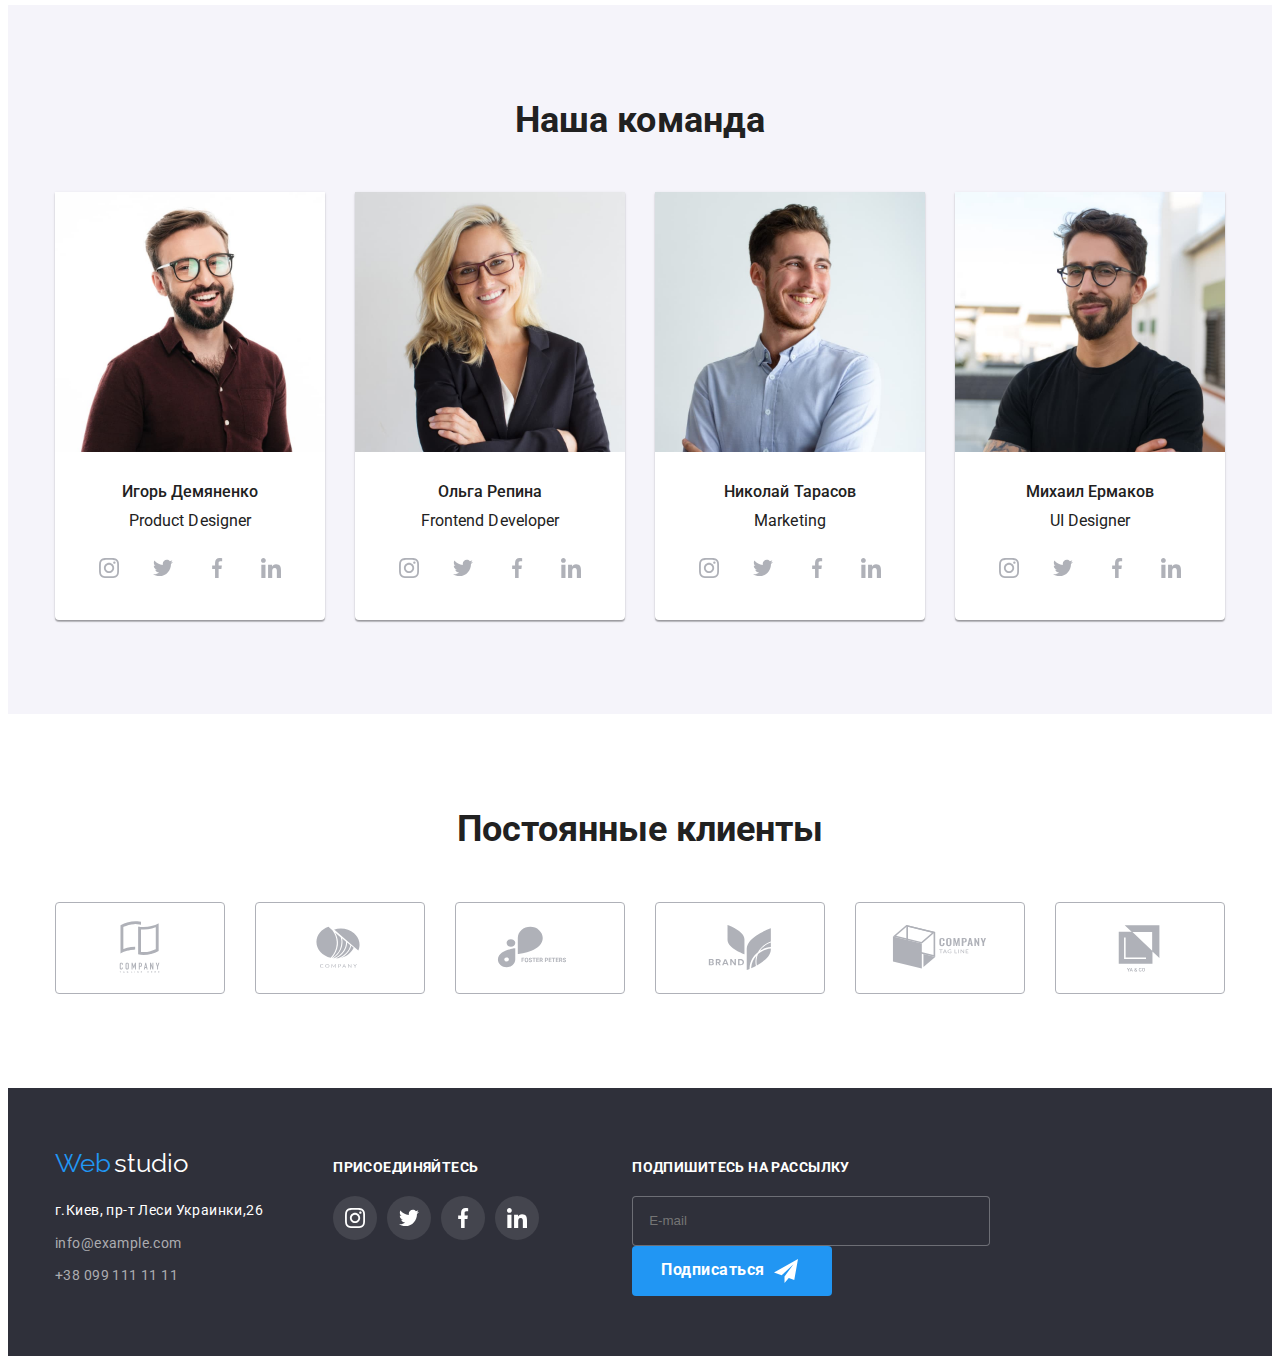
==== commit 58cf4ddd: "hm6" ====
--- a/index.html
+++ b/index.html
@@ -626,6 +626,29 @@
             
             </ul>
             </div>
+            <div class="mailing-list-wrap">
+                <p class="footer-card-title">Подпишитесь на рассылку</p>
+                <div class="mailing-wrap">
+                    <form action="#">
+                        <input type="text" 
+                                class="footer-mailing" 
+                                placeholder="E-mail" 
+                                required 
+                                title="qwerty@gmail.com">
+                    </form>
+                    <button type="submit" class="mailing-submit main-button">Подписаться 
+                        <svg class="submit-icon" width="24px" height="24px">
+                            <use href="./images/icons.svg#icon-icon-send">
+                        
+                            </use>
+                        </svg>
+                    </button>
+                </div>
+
+
+                
+
+            </div>
 
 
         </div>
@@ -634,8 +657,7 @@
 
                                                                 <!-- Modal -->
 
-<div class="backdrop is-hidden" data-modal>
-    <div class="modal-anim">
+<div class="backdrop is-hidden modal-anim" data-modal>
         <div class="modal">
             <button type="button" class="modal-close" data-modal-close>
                 <svg class="modal-close-icon" width="20" height="20px">
@@ -658,6 +680,11 @@
                             minlength="2"
                             title="Вася Пупкин">
                 </label>
+                        <svg class="input-icon" width="18px" height="18px">
+                            <use href="./images/icons.svg#icon-person">
+                        
+                            </use>
+                        </svg>
                 </div>
                 <div class="input-wrap">    
                 <label class="input-text">Телефон
@@ -668,6 +695,11 @@
                             required
                             title="+380991111111">
                 </label>
+                        <svg class="input-icon" width="18px" height="18px">
+                            <use href="./images/icons.svg#icon-phone">
+                        
+                            </use>
+                        </svg>
                 </div>
                 <div class="input-wrap">
                 <label class="input-text">Почта
@@ -678,9 +710,14 @@
                             required
                             title="qwerty@gmail.com">
                 </label>
+                        <svg class="input-icon" width="18px" height="18px">
+                            <use href="./images/icons.svg#icon-Vector">
+                        
+                            </use>
+                        </svg>
                 </div>
                 <div class="input-wrap ">
-                <label class="input-text" for="user ">Комментарий</label>
+                <label class="input-text" for="user">Комментарий</label>
         
                 <textarea name="user-comments" 
                 id="user" 
@@ -696,7 +733,7 @@
     </div>
 
 
-</div>
+
     
     <script src="./js/modal.js"></script>
 </body>
--- a/css/styles.css
+++ b/css/styles.css
@@ -342,7 +342,7 @@
   top: 0;
   left: 0;
   height: 100%;
-  transform: translateY(100%);
+  transform: translateY(101%);
   transition: transform 250ms cubic-bezier(0.4, 0, 0.2, 1);
 }
 .main-item:hover .text-img {
@@ -683,6 +683,36 @@
 .footer-card-link:focus {
   background-color: var(--accent-color);
 }
+/* --------------------------------Footer-mailing-list------------------ */
+.mailing-list-wrap {
+  margin-left: 93px;
+  min-width: 570px;
+}
+.mailling-wrap {
+  display: flex;
+  align-items: center;
+}
+.footer-mailing {
+  height: 50px;
+  width: 358px;
+
+  border: 1px solid rgba(255, 255, 255, 0.3);
+  border-radius: 4px;
+  background-color: var(--black-box-color);
+
+  padding: 15px 0 15px 16px;
+}
+.mailing-submit {
+  width: 200px;
+  height: 50px;
+  padding: 10px 28px 10px 29px;
+
+  display: flex;
+  align-items: center;
+}
+.submit-icon {
+  margin-left: 10px;
+}
 
 /* -----------------------------Main-secomd-section--------- */
 .main-card-container {
@@ -791,6 +821,11 @@
   border: 1px solid var(--accent-color);
   cursor: pointer;
 }
+.input-icon {
+  position: absolute;
+  top: 11px;
+  left: 10px;
+}
 
 .form-input-comments {
   width: 100%;
@@ -805,6 +840,7 @@
   border: 1px solid var(--accent-color);
   cursor: pointer;
 }
+
 .form-input-comments::placeholder {
   color: rgba(117, 117, 117, 0.5);
 }
@@ -815,6 +851,9 @@
   display: block;
   margin-bottom: 4px;
 }
+.input-box {
+  position: relative;
+}
 .modal-submit {
   font-size: 16px;
   font-weight: 700;
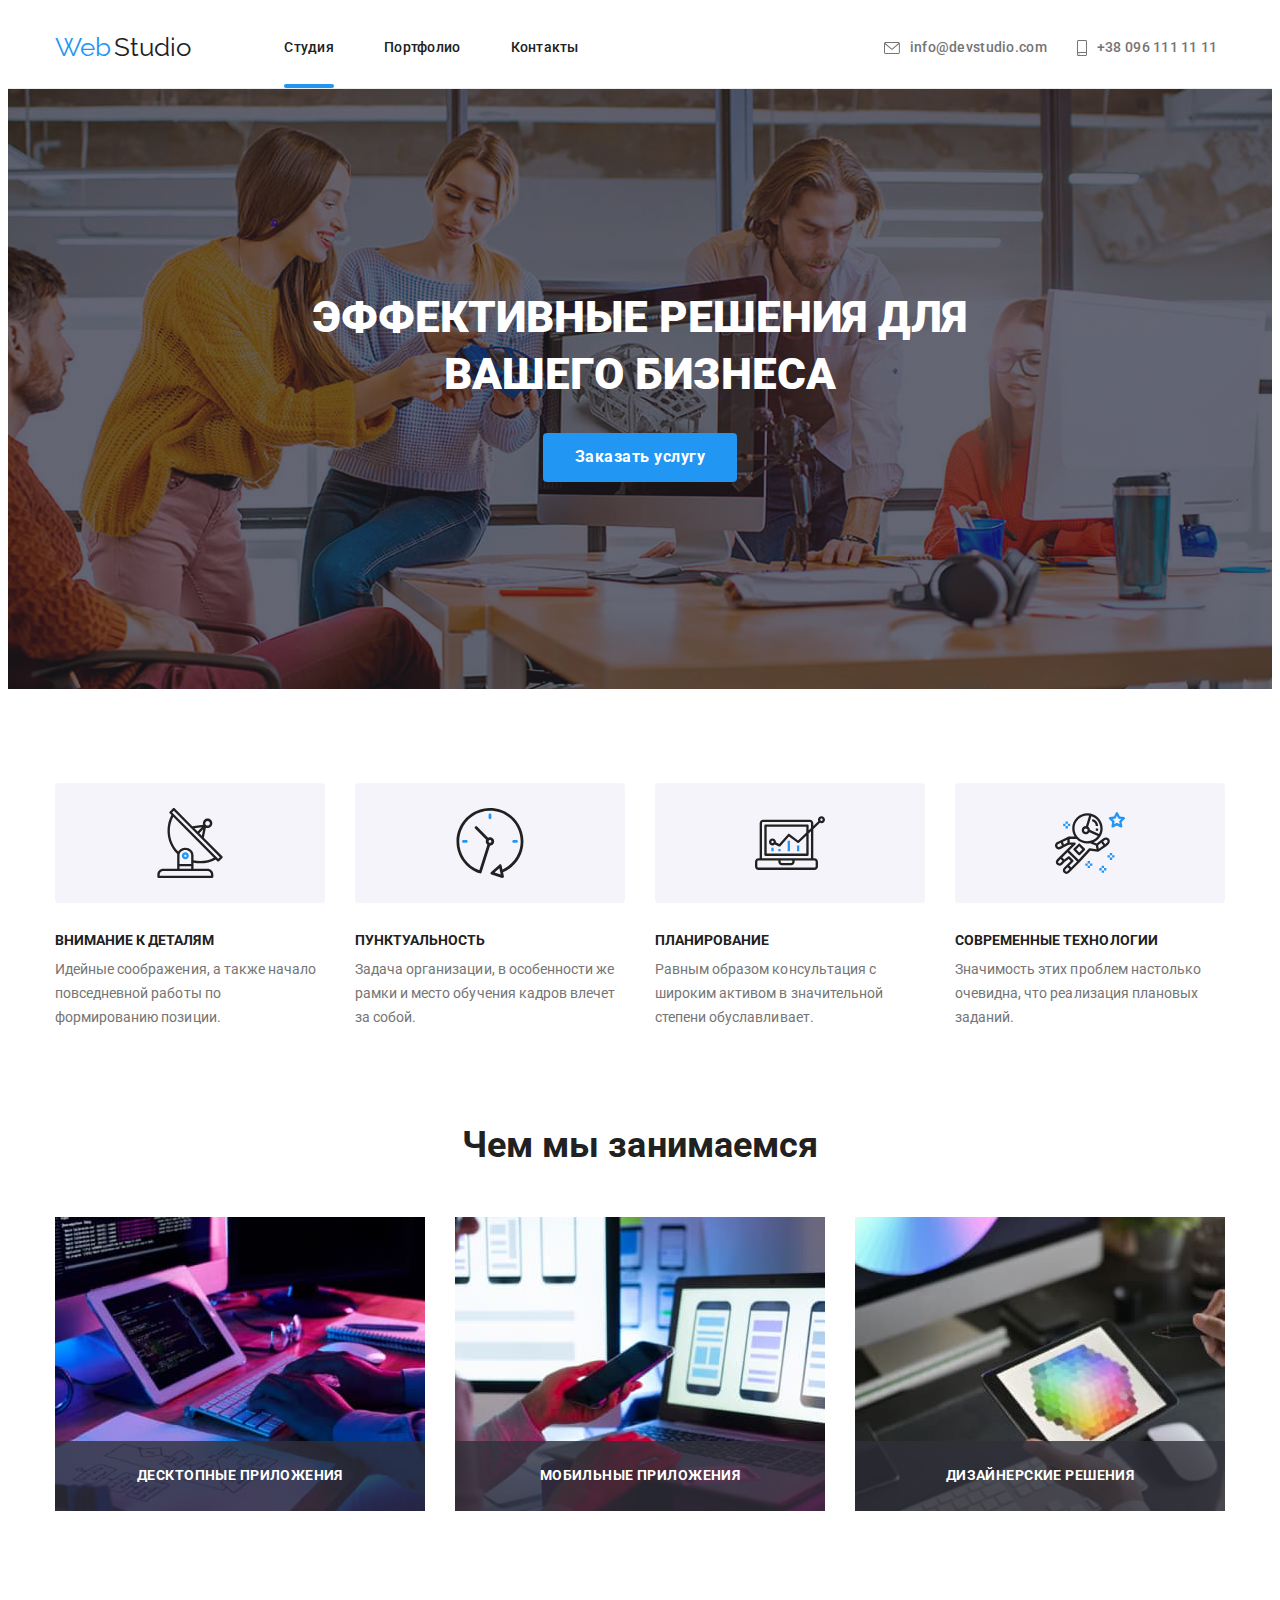
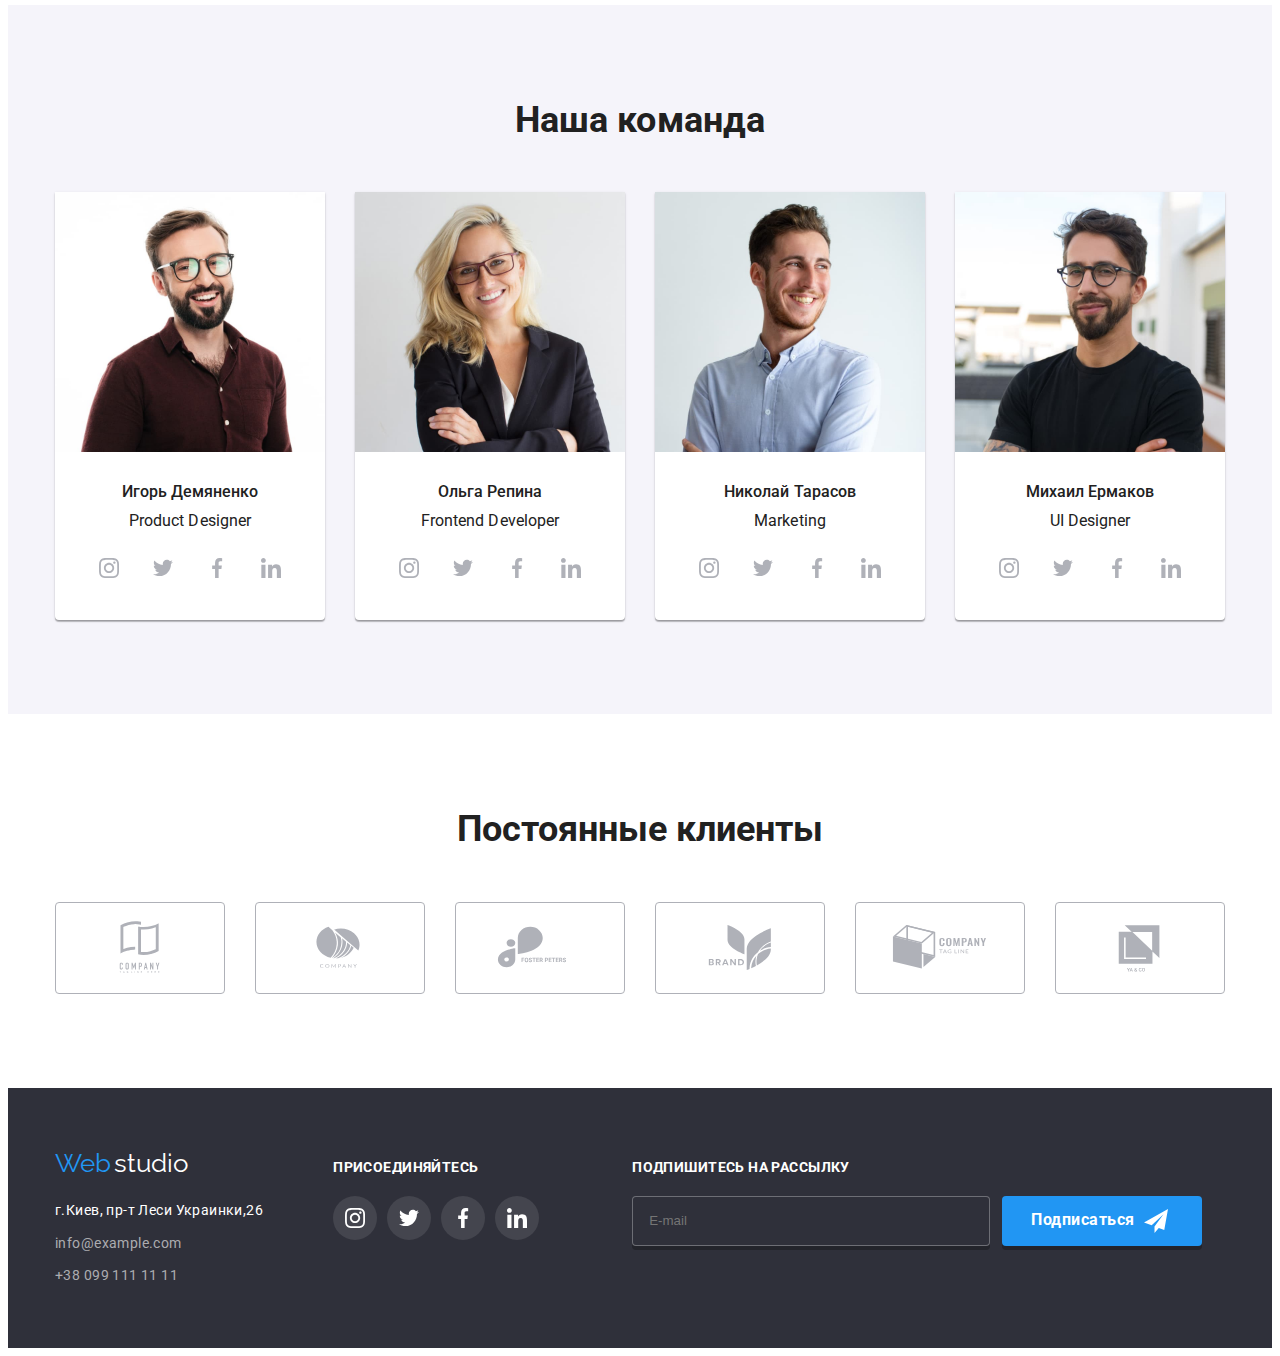
==== commit d40db9ef: "hm6" ====
--- a/index.html
+++ b/index.html
@@ -626,27 +626,24 @@
             
             </ul>
             </div>
+            <form action="#">
             <div class="mailing-list-wrap">
                 <p class="footer-card-title">Подпишитесь на рассылку</p>
-                <div class="mailing-wrap">
-                    <form action="#">
-                        <input type="text" 
-                                class="footer-mailing" 
-                                placeholder="E-mail" 
-                                required 
-                                title="qwerty@gmail.com">
-                    </form>
-                    <button type="submit" class="mailing-submit main-button">Подписаться 
-                        <svg class="submit-icon" width="24px" height="24px">
-                            <use href="./images/icons.svg#icon-icon-send">
-                        
-                            </use>
-                        </svg>
-                    </button>
+                    <div class="mailing-wrap">
+                            <input type="text" 
+                                    class="footer-mailing" 
+                                    placeholder="E-mail" 
+                                    required 
+                                    title="qwerty@gmail.com">
+                        <button type="submit" class="mailing-submit main-button">Подписаться 
+                            <svg class="submit-icon" width="24px" height="24px">
+                                <use href="./images/icons.svg#icon-icon-send">
+                                </use>
+                            </svg>
+                        </button>
+                    </div>
                 </div>
-
-
-                
+            </form>
 
             </div>
 
@@ -671,61 +668,81 @@
             <form action="#">
                 
                 <div class="input-wrap">       
-                <label class="input-text">Имя
-                    <input type="text" 
-                            class="form-input"
-                            name="user-name" 
-                            placeholder="" 
-                            required
-                            minlength="2"
-                            title="Вася Пупкин">
-                </label>
+                <label class="input-text" for="user-name">Имя</label>
+                    <div class="input-icon-wrap">
+                    <input type="text" class="form-input" name="user-name" placeholder="" required minlength="2" title="Вася Пупкин"
+                        id="user-name">
                         <svg class="input-icon" width="18px" height="18px">
                             <use href="./images/icons.svg#icon-person">
-                        
-                            </use>
-                        </svg>
+                            </use>
+                        </svg>
+                        </div>
                 </div>
                 <div class="input-wrap">    
-                <label class="input-text">Телефон
-                    <input type="tel" 
+                <label class="input-text" for="user-tel">Телефон</label>
+                    <div class="input-icon-wrap">
+                        <input type="tel" 
                             class="form-input"
                             name="user-tel" 
                             placeholder="" 
                             required
-                            title="+380991111111">
-                </label>
+                            title="+380991111111"
+                            id="user-tel">
+                
                         <svg class="input-icon" width="18px" height="18px">
                             <use href="./images/icons.svg#icon-phone">
-                        
-                            </use>
-                        </svg>
+                            </use>
+                        </svg>
+                    </div>
                 </div>
-                <div class="input-wrap">
-                <label class="input-text">Почта
-                    <input type="email" 
-                            class="form-input"
+            <div class="input-wrap">
+                <label class="input-text" for="user-mail">Почта</label>
+                    <div class="input-icon-wrap">
+                        <input type="email" 
+                            class="form-input" 
                             name="user-email" 
                             placeholder="" 
-                            required
-                            title="qwerty@gmail.com">
-                </label>
+                            required 
+                            title="qwerty@gmail.com" 
+                            id="user-mail">
+                        
+
                         <svg class="input-icon" width="18px" height="18px">
                             <use href="./images/icons.svg#icon-Vector">
-                        
-                            </use>
-                        </svg>
-                </div>
-                <div class="input-wrap ">
-                <label class="input-text" for="user">Комментарий</label>
+                            </use>
+                        </svg>
+                    </div>
+            </div>
+
+                <div class="input-text-wrap ">
+                <label class="input-text" for="qwerty">Комментарий</label>
         
                 <textarea name="user-comments" 
-                id="user" 
+                id="qwerty" 
                 class="form-input-comments" 
                 placeholder="Введите текст" 
                 ></textarea>
-
                 </div>
+
+                <div class="input-police-wrap">
+                    <input type="checkbox"
+                    name="police"
+                    class="input-police "
+                    id="police">
+
+                        <svg class="check-icon" width="16px" height="15px">
+                            <use href="./images/icons.svg#icon-icon-check">
+                            </use>
+                        </svg>
+
+                    <label for="police" class="police-text">Соглашаюсь с рассылкой и принимаю
+                        <a href="#" class="agreement link">
+                            Условия договора
+                        </a>
+                    </label>
+                    
+                </div>
+
                 <button type="submit" class="modal-submit"> Отправить </button>
                 
             </form>
--- a/css/styles.css
+++ b/css/styles.css
@@ -688,8 +688,9 @@
   margin-left: 93px;
   min-width: 570px;
 }
-.mailling-wrap {
-  display: flex;
+.mailing-wrap {
+  display: flex;
+  justify-content: space-between;
   align-items: center;
 }
 .footer-mailing {
@@ -699,8 +700,10 @@
   border: 1px solid rgba(255, 255, 255, 0.3);
   border-radius: 4px;
   background-color: var(--black-box-color);
+  box-shadow: 0px 4px rgba(0, 0, 0, 0.25);
 
   padding: 15px 0 15px 16px;
+  display: block;
 }
 .mailing-submit {
   width: 200px;
@@ -709,6 +712,7 @@
 
   display: flex;
   align-items: center;
+  box-shadow: 0px 4px rgba(0, 0, 0, 0.25);
 }
 .submit-icon {
   margin-left: 10px;
@@ -803,7 +807,7 @@
   margin-top: 10px;
 }
 
-.input-wrap > .input-text:hover {
+.input-text:hover {
   color: #188ce8;
   cursor: pointer;
 }
@@ -811,20 +815,28 @@
 .form-input {
   width: 100%;
   height: 40px;
+  padding-left: 42px;
 
   border: 1px solid rgba(33, 33, 33, 0.2);
   border-radius: 4px;
 
   margin-top: 4px;
-}
-.form-input:hover {
-  border: 1px solid var(--accent-color);
-  cursor: pointer;
+
+  outline-color: var(--accent-color);
+}
+
+.input-icon-wrap {
+  position: relative;
 }
 .input-icon {
   position: absolute;
-  top: 11px;
+  top: 50%;
   left: 10px;
+
+  transform: translateY(-50%);
+}
+.input-icon-wrap:focus-within > .input-icon {
+  fill: var(--accent-color);
 }
 
 .form-input-comments {
@@ -835,10 +847,17 @@
   padding: 12px 16px;
   margin-top: 4px;
   resize: none;
-}
-.form-input-comments:hover {
+  outline-color: var(--accent-color);
+}
+.form-input-comments:focus {
   border: 1px solid var(--accent-color);
   cursor: pointer;
+}
+.input-text-wrap {
+  margin-top: 10px;
+}
+.input-text-wrap:focus-within > .input-icon {
+  fill: var(--accent-color);
 }
 
 .form-input-comments::placeholder {
@@ -851,9 +870,54 @@
   display: block;
   margin-bottom: 4px;
 }
-.input-box {
-  position: relative;
-}
+
+.input-police-wrap {
+  display: flex;
+
+  margin-top: 20px;
+  text-align: center;
+  justify-content: center;
+
+  align-items: center;
+}
+
+.input-police {
+  appearance: none;
+}
+
+.police-text {
+  font-size: 14px;
+  line-height: 1.7;
+  letter-spacing: 0.03em;
+
+  color: var(--primary-white-color);
+}
+.check-icon {
+  width: 16px;
+  height: 15px;
+
+  border: 2px solid #212121;
+  border-radius: 4px;
+
+  fill: var(--white-color);
+  background-color: var(--white-color);
+  box-shadow: 0px 4px rgba(0, 0, 0, 0.25);
+
+  margin-right: 7px;
+}
+
+.input-police-wrap .input-police:checked ~ .check-icon {
+  border: transparent;
+  background-color: var(--accent-color);
+  fill: var(--white-color);
+  border-radius: 4px;
+}
+
+.agreement {
+  text-decoration-line: underline;
+  color: var(--accent-color);
+}
+
 .modal-submit {
   font-size: 16px;
   font-weight: 700;
@@ -862,10 +926,16 @@
   cursor: pointer;
   width: 200px;
   height: 50px;
+
+  display: block;
+  margin: 0 auto;
+  margin-top: 30px;
   padding: 10px 55px 10px 56px;
+
   background-color: var(--blue-main-button-hover);
   color: var(--white-color);
 
   border: 1px solid rgba(0, 0, 0, 0.15);
   border-radius: 4px;
-}
+  box-shadow: 0px 4px 4px rgb(0 0 0 / 15%);
+}
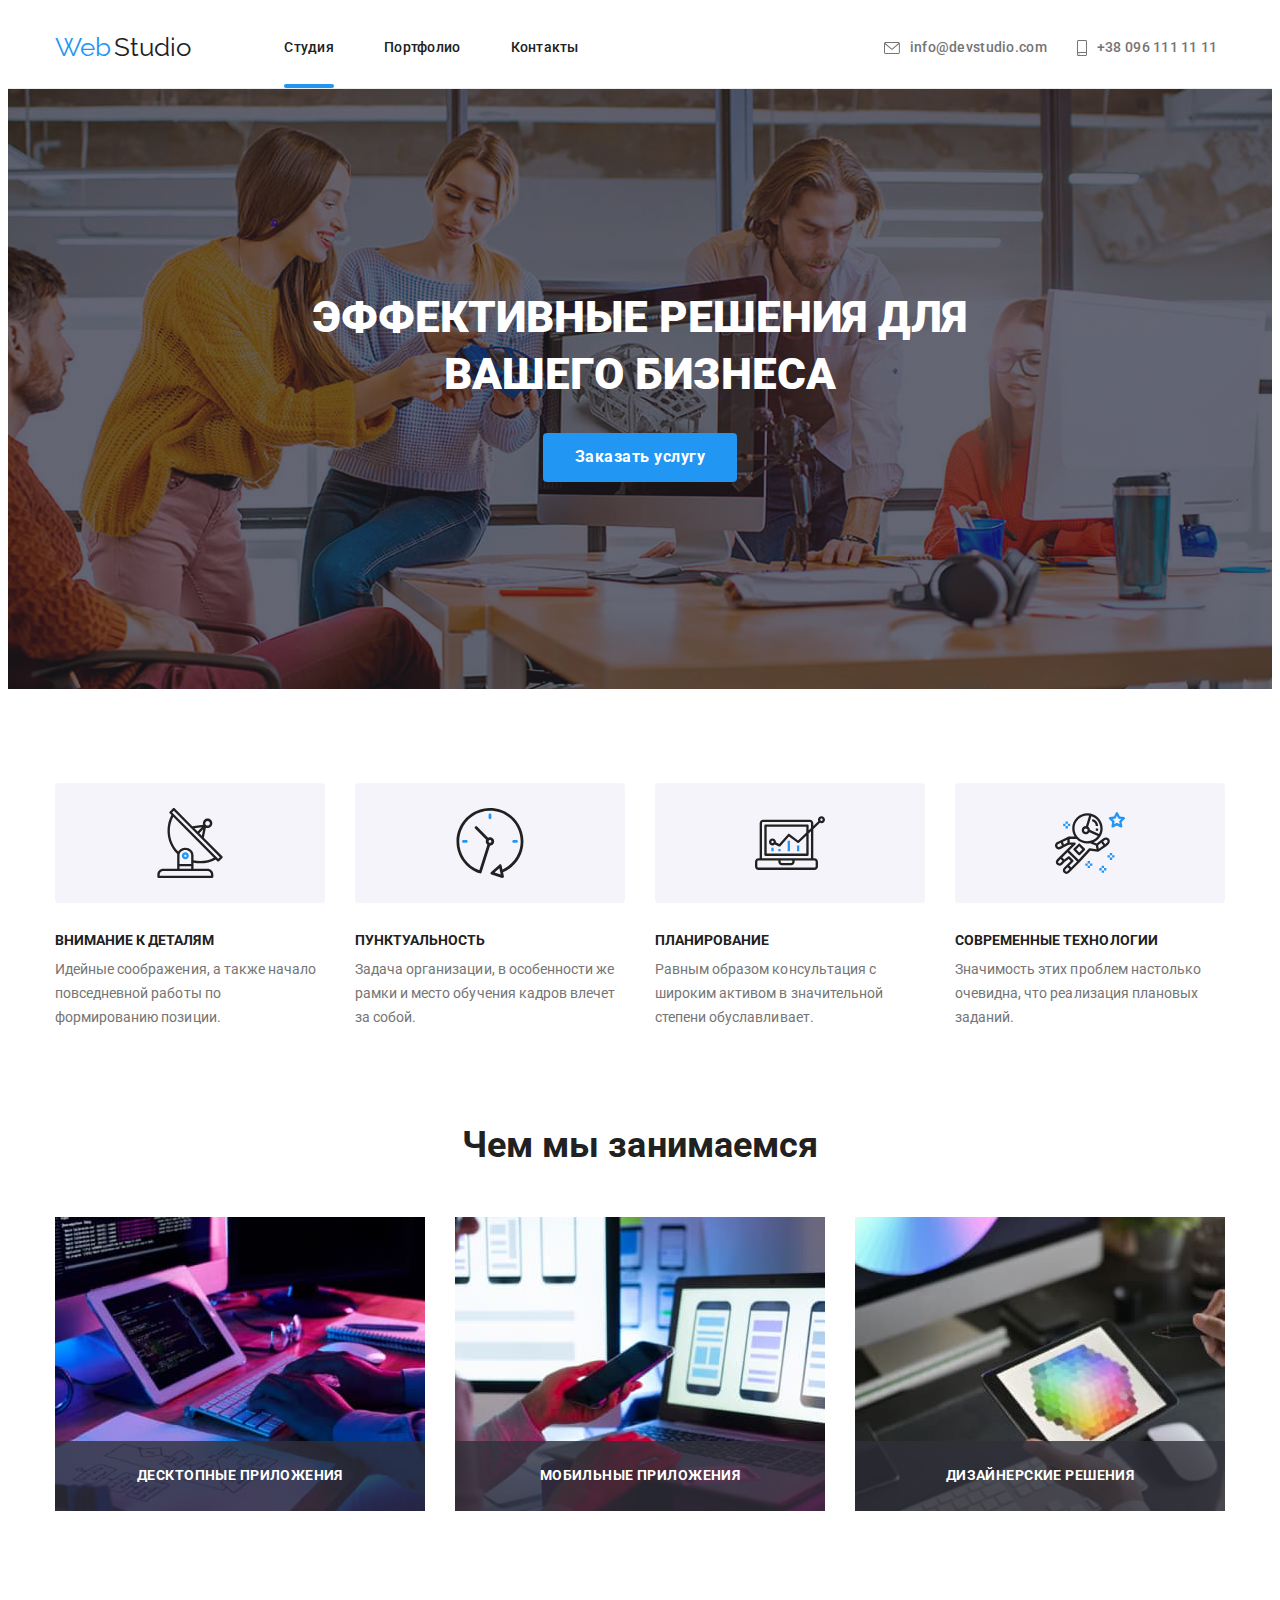
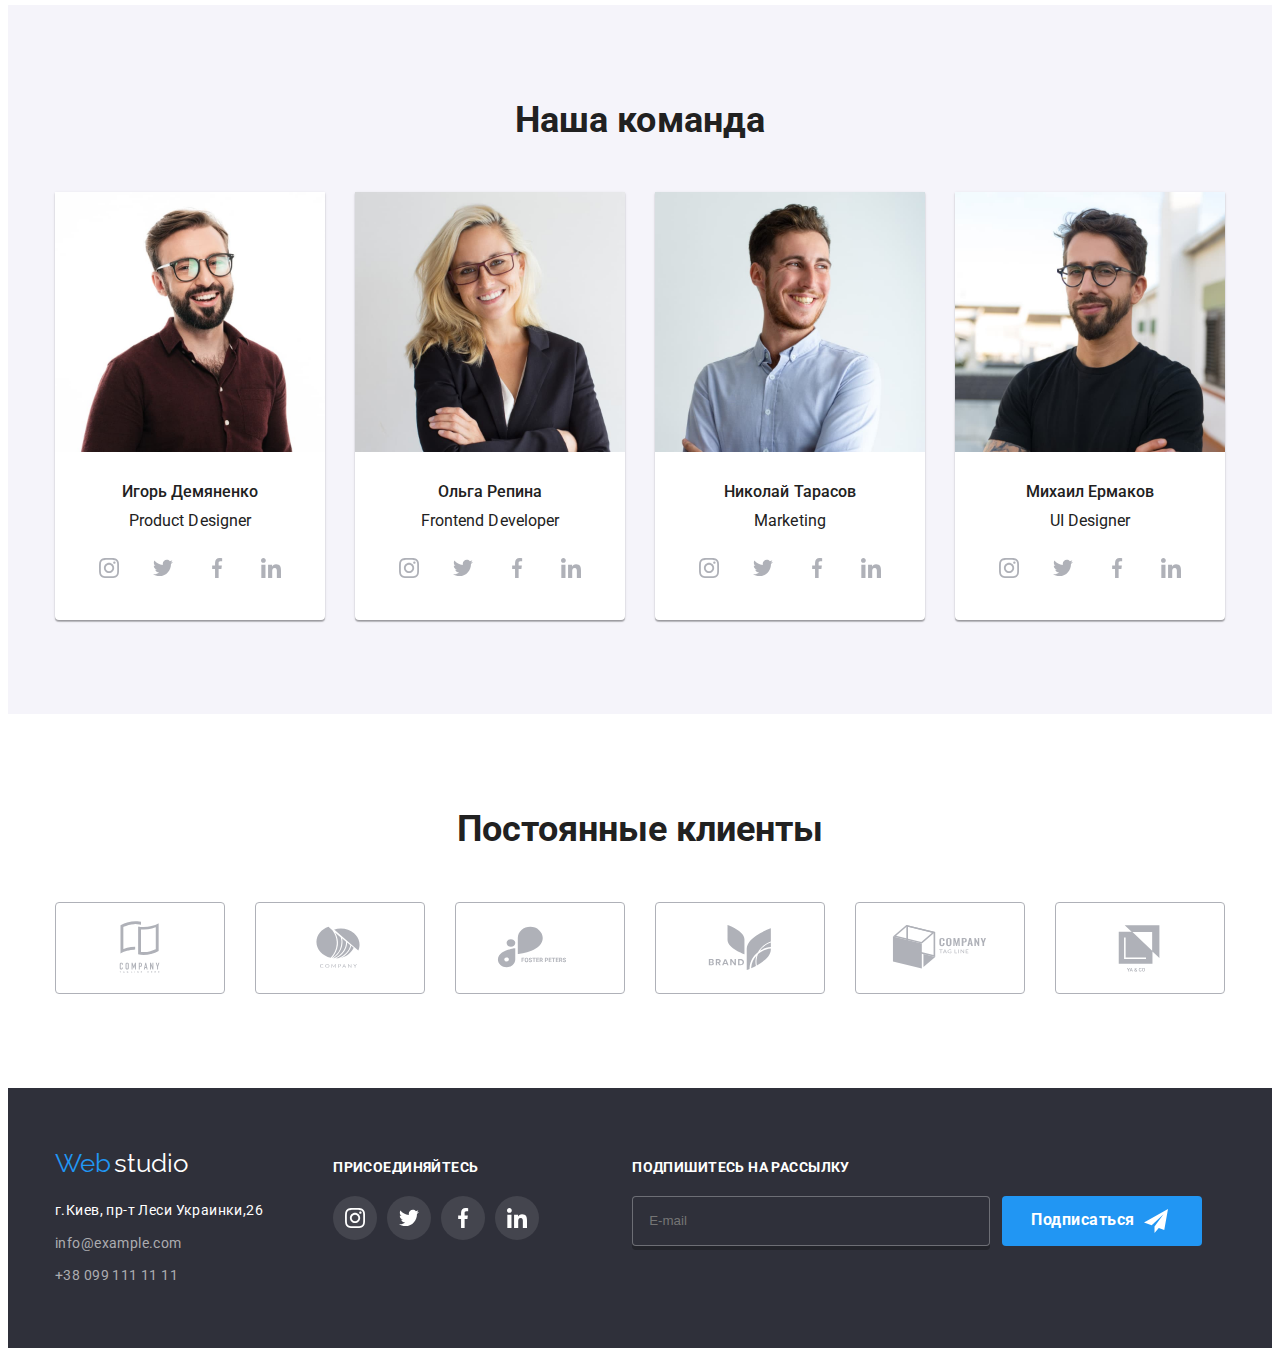
==== commit f1b46bce: "hm6" ====
--- a/index.html
+++ b/index.html
@@ -727,18 +727,18 @@
                 <div class="input-police-wrap">
                     <input type="checkbox"
                     name="police"
-                    class="input-police "
+                    class="input-police visually-hidden"
                     id="police">
 
-                        <svg class="check-icon" width="16px" height="15px">
-                            <use href="./images/icons.svg#icon-icon-check">
-                            </use>
-                        </svg>
-
-                    <label for="police" class="police-text">Соглашаюсь с рассылкой и принимаю
-                        <a href="#" class="agreement link">
-                            Условия договора
-                        </a>
+                    <label for="police" class="police-text">
+                            <span>
+                                <svg class="check-icon" width="16px" height="15px">
+                                    <use href="./images/icons.svg#icon-icon-check">
+                                    </use>
+                                </svg>
+                            </span>
+                            Соглашаюсь с рассылкой и принимаю&#160;
+                        <a href="#" class="agreement link">Условия договора</a>
                     </label>
                     
                 </div>
--- a/css/styles.css
+++ b/css/styles.css
@@ -712,7 +712,8 @@
 
   display: flex;
   align-items: center;
-  box-shadow: 0px 4px rgba(0, 0, 0, 0.25);
+
+  box-shadow: 0px, 4px rgba(0, 0, 0, 0.15);
 }
 .submit-icon {
   margin-left: 10px;
@@ -807,11 +808,6 @@
   margin-top: 10px;
 }
 
-.input-text:hover {
-  color: #188ce8;
-  cursor: pointer;
-}
-
 .form-input {
   width: 100%;
   height: 40px;
@@ -834,6 +830,10 @@
   left: 10px;
 
   transform: translateY(-50%);
+
+  transition-property: fill;
+  transition-duration: 250ms;
+  transition-timing-function: cubic-bezier(0.4, 0, 0.2, 1);
 }
 .input-icon-wrap:focus-within > .input-icon {
   fill: var(--accent-color);
@@ -851,7 +851,6 @@
 }
 .form-input-comments:focus {
   border: 1px solid var(--accent-color);
-  cursor: pointer;
 }
 .input-text-wrap {
   margin-top: 10px;
@@ -869,6 +868,14 @@
   color: var(--primary-white-color);
   display: block;
   margin-bottom: 4px;
+
+  transition-property: color;
+  transition-duration: 250ms;
+  transition-timing-function: cubic-bezier(0.4, 0, 0.2, 1);
+}
+.input-text:hover {
+  color: #188ce8;
+  cursor: pointer;
 }
 
 .input-police-wrap {
@@ -879,10 +886,6 @@
   justify-content: center;
 
   align-items: center;
-}
-
-.input-police {
-  appearance: none;
 }
 
 .police-text {
@@ -890,27 +893,32 @@
   line-height: 1.7;
   letter-spacing: 0.03em;
 
+  display: flex;
+  align-items: center;
+  justify-content: center;
+
   color: var(--primary-white-color);
 }
-.check-icon {
+.police-text span {
   width: 16px;
   height: 15px;
-
-  border: 2px solid #212121;
-  border-radius: 4px;
-
-  fill: var(--white-color);
-  background-color: var(--white-color);
-  box-shadow: 0px 4px rgba(0, 0, 0, 0.25);
+  border: 1px solid var(--title-text-color);
+  border-radius: 4px;
 
   margin-right: 7px;
-}
-
-.input-police-wrap .input-police:checked ~ .check-icon {
-  border: transparent;
+
+  display: flex;
+  align-items: center;
+  justify-content: center;
+
+  transition-property: background-color;
+  transition-duration: 250ms;
+  transition-timing-function: cubic-bezier(0.4, 0, 0.2, 1);
+}
+
+.input-police:checked + .police-text span {
+  border: none;
   background-color: var(--accent-color);
-  fill: var(--white-color);
-  border-radius: 4px;
 }
 
 .agreement {
@@ -937,5 +945,13 @@
 
   border: 1px solid rgba(0, 0, 0, 0.15);
   border-radius: 4px;
-  box-shadow: 0px 4px 4px rgb(0 0 0 / 15%);
-}
+  box-shadow: 0px, 4px rgba(0, 0, 0, 0.15);
+
+  transition-property: background-color, drop-shadow;
+  transition-duration: 250ms;
+  transition-timing-function: cubic-bezier(0.4, 0, 0.2, 1);
+}
+.modal-submit:hover {
+  background-color: var(--blue-main-button-hover);
+  filter: drop-shadow(0px 4px 4px rgba(0, 0, 0, 0.15));
+}
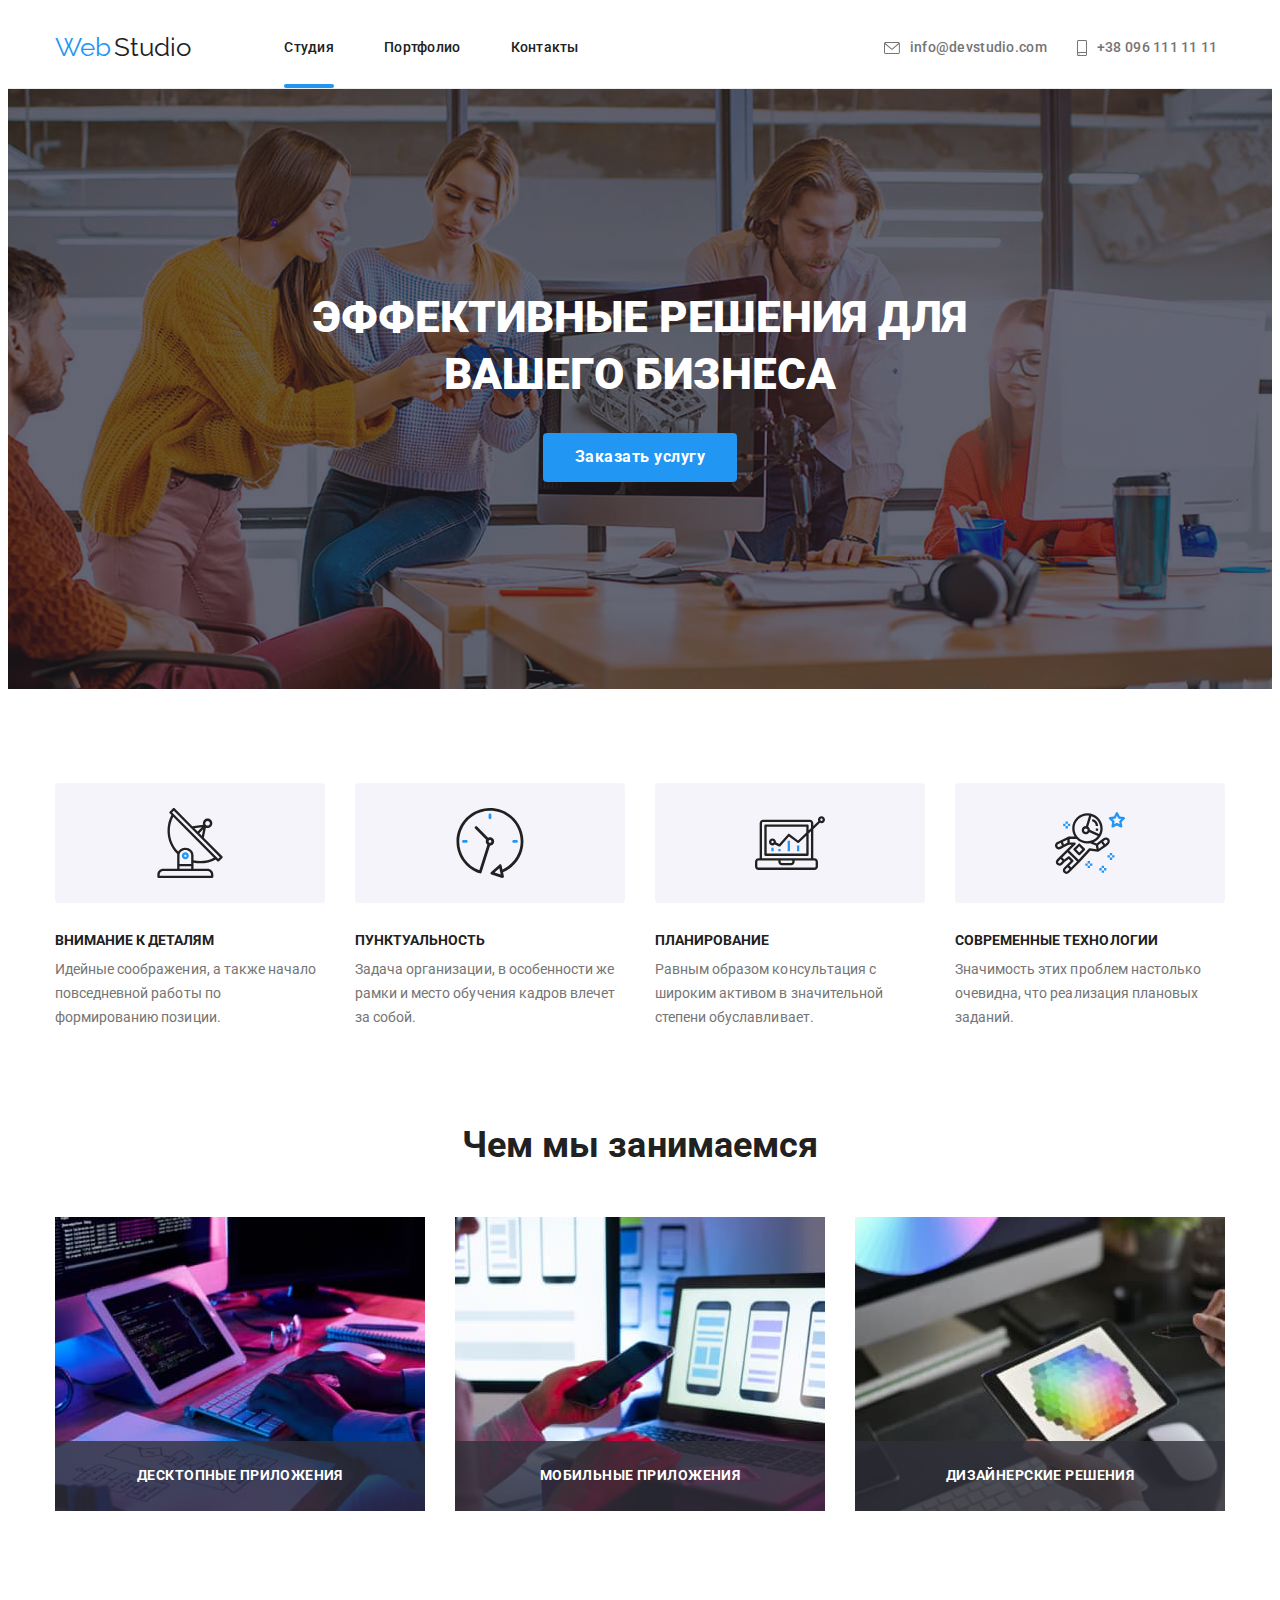
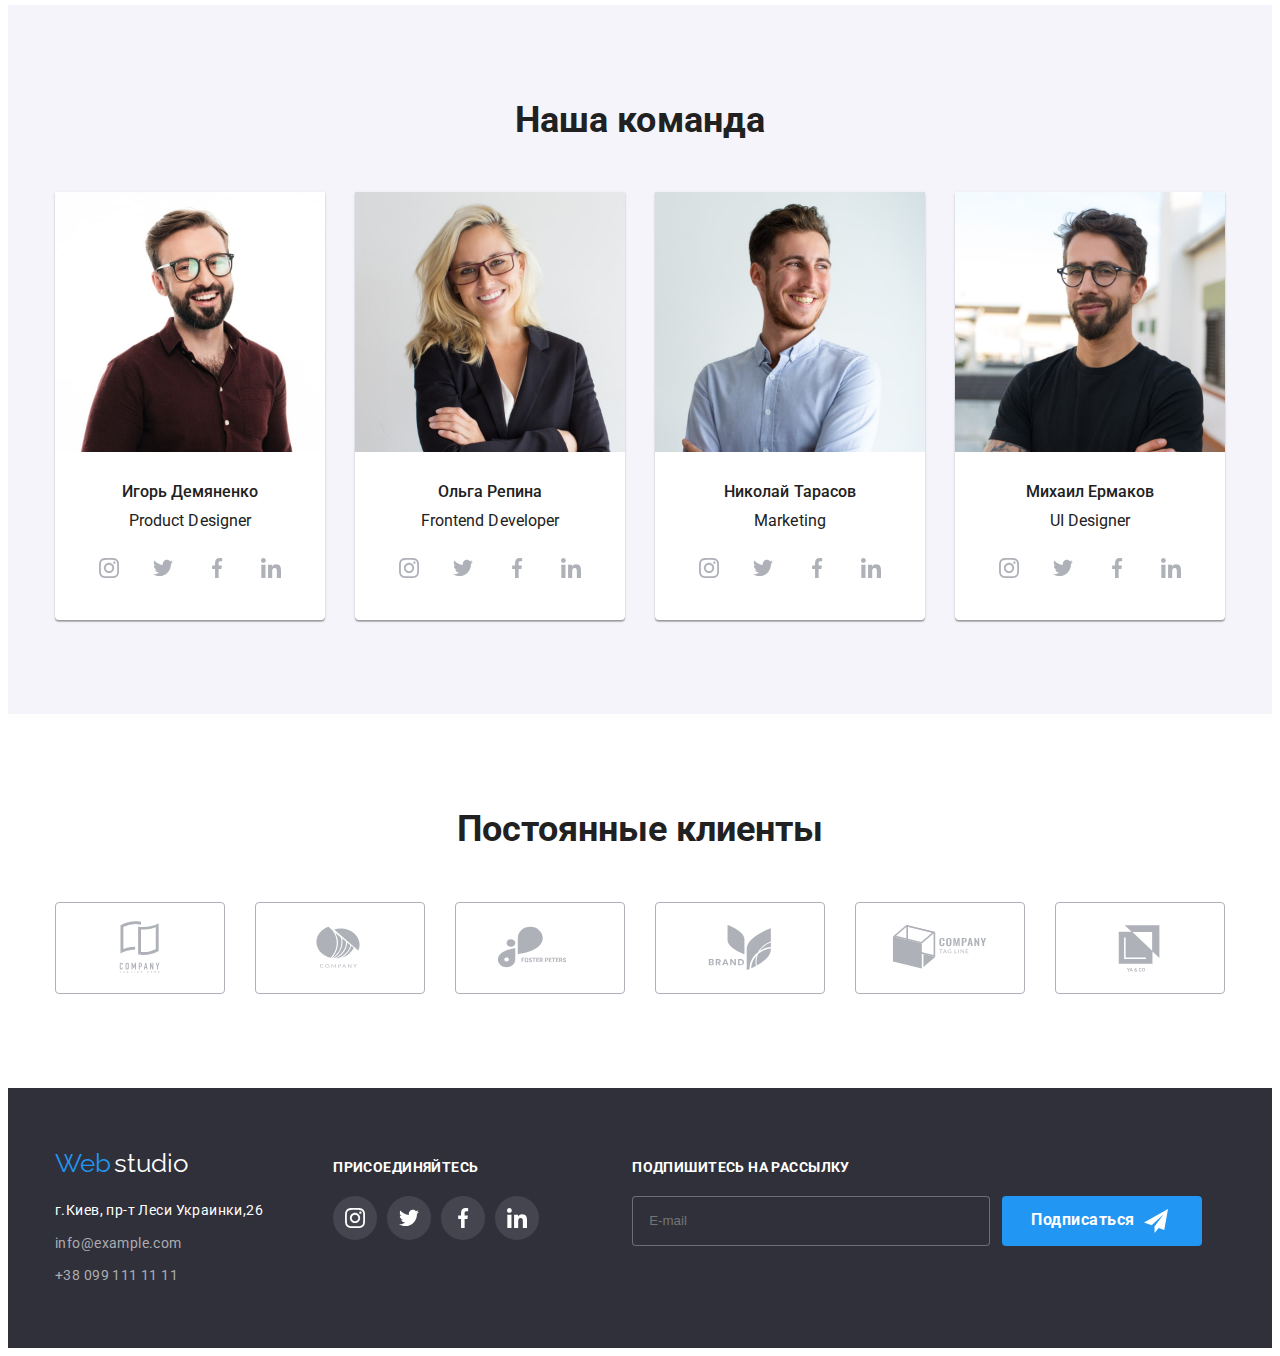
==== commit 9592d184: "H-m6" ====
--- a/index.html
+++ b/index.html
@@ -211,7 +211,7 @@
                                     <p class="team-text" lang="en">Product Designer</p>
                                     <ul class="card-social-list ul-li">
                                         <li class="card-social-item">
-                                            <a href="" class="card-social-link">
+                                            <a href="https://www.instagram.com/" class="card-social-link">
                                                 <svg class="card-social-icon" 
                                                     width="20px" 
                                                     height="20px" > 
@@ -224,7 +224,7 @@
 
                                         </li>
                                         <li class="card-social-item">
-                                            <a href="" class="card-social-link">
+                                            <a href="https://twitter.com/" class="card-social-link">
                                                 <svg class="card-social-icon" 
                                                     width="20px" 
                                                     height="20px" > 
@@ -237,7 +237,7 @@
 
                                         </li>
                                         <li class="card-social-item">
-                                            <a href="" class="card-social-link">
+                                            <a href="https://www.facebook.com/" class="card-social-link">
                                                 <svg class="card-social-icon" 
                                                     width="20px" 
                                                     height="20px" > 
@@ -250,7 +250,7 @@
 
                                         </li>
                                         <li class="card-social-item">
-                                            <a href="" class="card-social-link">
+                                            <a href="https://ru.linkedin.com/" class="card-social-link">
                                                 <svg class="card-social-icon" 
                                                     width="20" 
                                                     height="20px"  > 
@@ -278,7 +278,7 @@
                                     <p class="team-text" lang="en">Frontend Developer</p>
                                                                         <ul class="card-social-list ul-li">
                                         <li class="card-social-item">
-                                            <a href="" class="card-social-link">
+                                            <a href="https://www.instagram.com/" class="card-social-link">
                                                 <svg class="card-social-icon" 
                                                     width="20px" 
                                                     height="20px" > 
@@ -291,7 +291,7 @@
 
                                         </li>
                                         <li class="card-social-item">
-                                            <a href="" class="card-social-link">
+                                            <a href="https://twitter.com/" class="card-social-link">
                                                 <svg class="card-social-icon" 
                                                     width="20px" 
                                                     height="20px" > 
@@ -304,7 +304,7 @@
 
                                         </li>
                                         <li class="card-social-item">
-                                            <a href="" class="card-social-link">
+                                            <a href="https://www.facebook.com/" class="card-social-link">
                                                 <svg class="card-social-icon" 
                                                     width="20px" 
                                                     height="20px" > 
@@ -317,7 +317,7 @@
 
                                         </li>
                                         <li class="card-social-item">
-                                            <a href="" class="card-social-link">
+                                            <a href="https://ru.linkedin.com/" class="card-social-link">
                                                 <svg class="card-social-icon" 
                                                     width="20" 
                                                     height="20px"  > 
@@ -345,7 +345,7 @@
                                     <p class="team-text" lang="en">Marketing</p>
                                                                         <ul class="card-social-list ul-li">
                                         <li class="card-social-item">
-                                            <a href="" class="card-social-link">
+                                            <a href="https://www.instagram.com/" class="card-social-link">
                                                 <svg class="card-social-icon" 
                                                     width="20px" 
                                                     height="20px" > 
@@ -358,7 +358,7 @@
 
                                         </li>
                                         <li class="card-social-item">
-                                            <a href="" class="card-social-link">
+                                            <a href="https://twitter.com/" class="card-social-link">
                                                 <svg class="card-social-icon" 
                                                     width="20px" 
                                                     height="20px" > 
@@ -371,7 +371,7 @@
 
                                         </li>
                                         <li class="card-social-item">
-                                            <a href="" class="card-social-link">
+                                            <a href="https://www.facebook.com/" class="card-social-link">
                                                 <svg class="card-social-icon" 
                                                     width="20px" 
                                                     height="20px" > 
@@ -384,7 +384,7 @@
 
                                         </li>
                                         <li class="card-social-item">
-                                            <a href="" class="card-social-link">
+                                            <a href="https://ru.linkedin.com/" class="card-social-link">
                                                 <svg class="card-social-icon" 
                                                     width="20" 
                                                     height="20px"  > 
@@ -412,7 +412,7 @@
                                     <p class="team-text" lang="en">UI Designer</p>
                                         <ul class="card-social-list ul-li">
                                         <li class="card-social-item">
-                                            <a href="" class="card-social-link">
+                                            <a href="https://www.instagram.com/" class="card-social-link">
                                                 <svg class="card-social-icon" 
                                                     width="20px" 
                                                     height="20px" > 
@@ -425,7 +425,7 @@
 
                                         </li>
                                         <li class="card-social-item">
-                                            <a href="" class="card-social-link">
+                                            <a href="https://twitter.com/" class="card-social-link">
                                                 <svg class="card-social-icon" 
                                                     width="20px" 
                                                     height="20px" > 
@@ -438,7 +438,7 @@
 
                                         </li>
                                         <li class="card-social-item">
-                                            <a href="" class="card-social-link">
+                                            <a href="https://www.facebook.com/" class="card-social-link">
                                                 <svg class="card-social-icon" 
                                                     width="20px" 
                                                     height="20px" > 
@@ -451,7 +451,7 @@
 
                                         </li>
                                         <li class="card-social-item">
-                                            <a href="" class="card-social-link">
+                                            <a href="https://ru.linkedin.com/" class="card-social-link">
                                                 <svg class="card-social-icon" 
                                                     width="20" 
                                                     height="20px"  > 
@@ -690,7 +690,7 @@
                             id="user-tel">
                 
                         <svg class="input-icon" width="18px" height="18px">
-                            <use href="./images/icons.svg#icon-phone">
+                            <use href="./images/icons.svg#icon-phone-black">
                             </use>
                         </svg>
                     </div>
@@ -708,7 +708,7 @@
                         
 
                         <svg class="input-icon" width="18px" height="18px">
-                            <use href="./images/icons.svg#icon-Vector">
+                            <use href="./images/icons.svg#icon-email">
                             </use>
                         </svg>
                     </div>
--- a/css/styles.css
+++ b/css/styles.css
@@ -638,6 +638,8 @@
 .footer-right {
   display: block;
   align-items: baseline;
+
+  margin-right: 93px;
 }
 .footer-card-title {
   color: #ffffff;
@@ -685,8 +687,7 @@
 }
 /* --------------------------------Footer-mailing-list------------------ */
 .mailing-list-wrap {
-  margin-left: 93px;
-  min-width: 570px;
+  margin-left: auto;
 }
 .mailing-wrap {
   display: flex;
@@ -700,10 +701,14 @@
   border: 1px solid rgba(255, 255, 255, 0.3);
   border-radius: 4px;
   background-color: var(--black-box-color);
-  box-shadow: 0px 4px rgba(0, 0, 0, 0.25);
+
+  color: var(--white-color);
 
   padding: 15px 0 15px 16px;
+  margin-right: 12px;
   display: block;
+
+  outline: none;
 }
 .mailing-submit {
   width: 200px;
@@ -766,7 +771,7 @@
   left: 50%;
   transform: translate(-50%, -50%) scale(1);
   transition: transform 250ms cubic-bezier(0.4, 0, 0.2, 1);
-  padding: 24px 40px 56px 40px;
+  padding: 40px;
 }
 
 .modal-close {
@@ -825,6 +830,8 @@
   position: relative;
 }
 .input-icon {
+  width: 18px;
+  height: 18px;
   position: absolute;
   top: 50%;
   left: 10px;
@@ -938,7 +945,6 @@
   display: block;
   margin: 0 auto;
   margin-top: 30px;
-  padding: 10px 55px 10px 56px;
 
   background-color: var(--blue-main-button-hover);
   color: var(--white-color);
